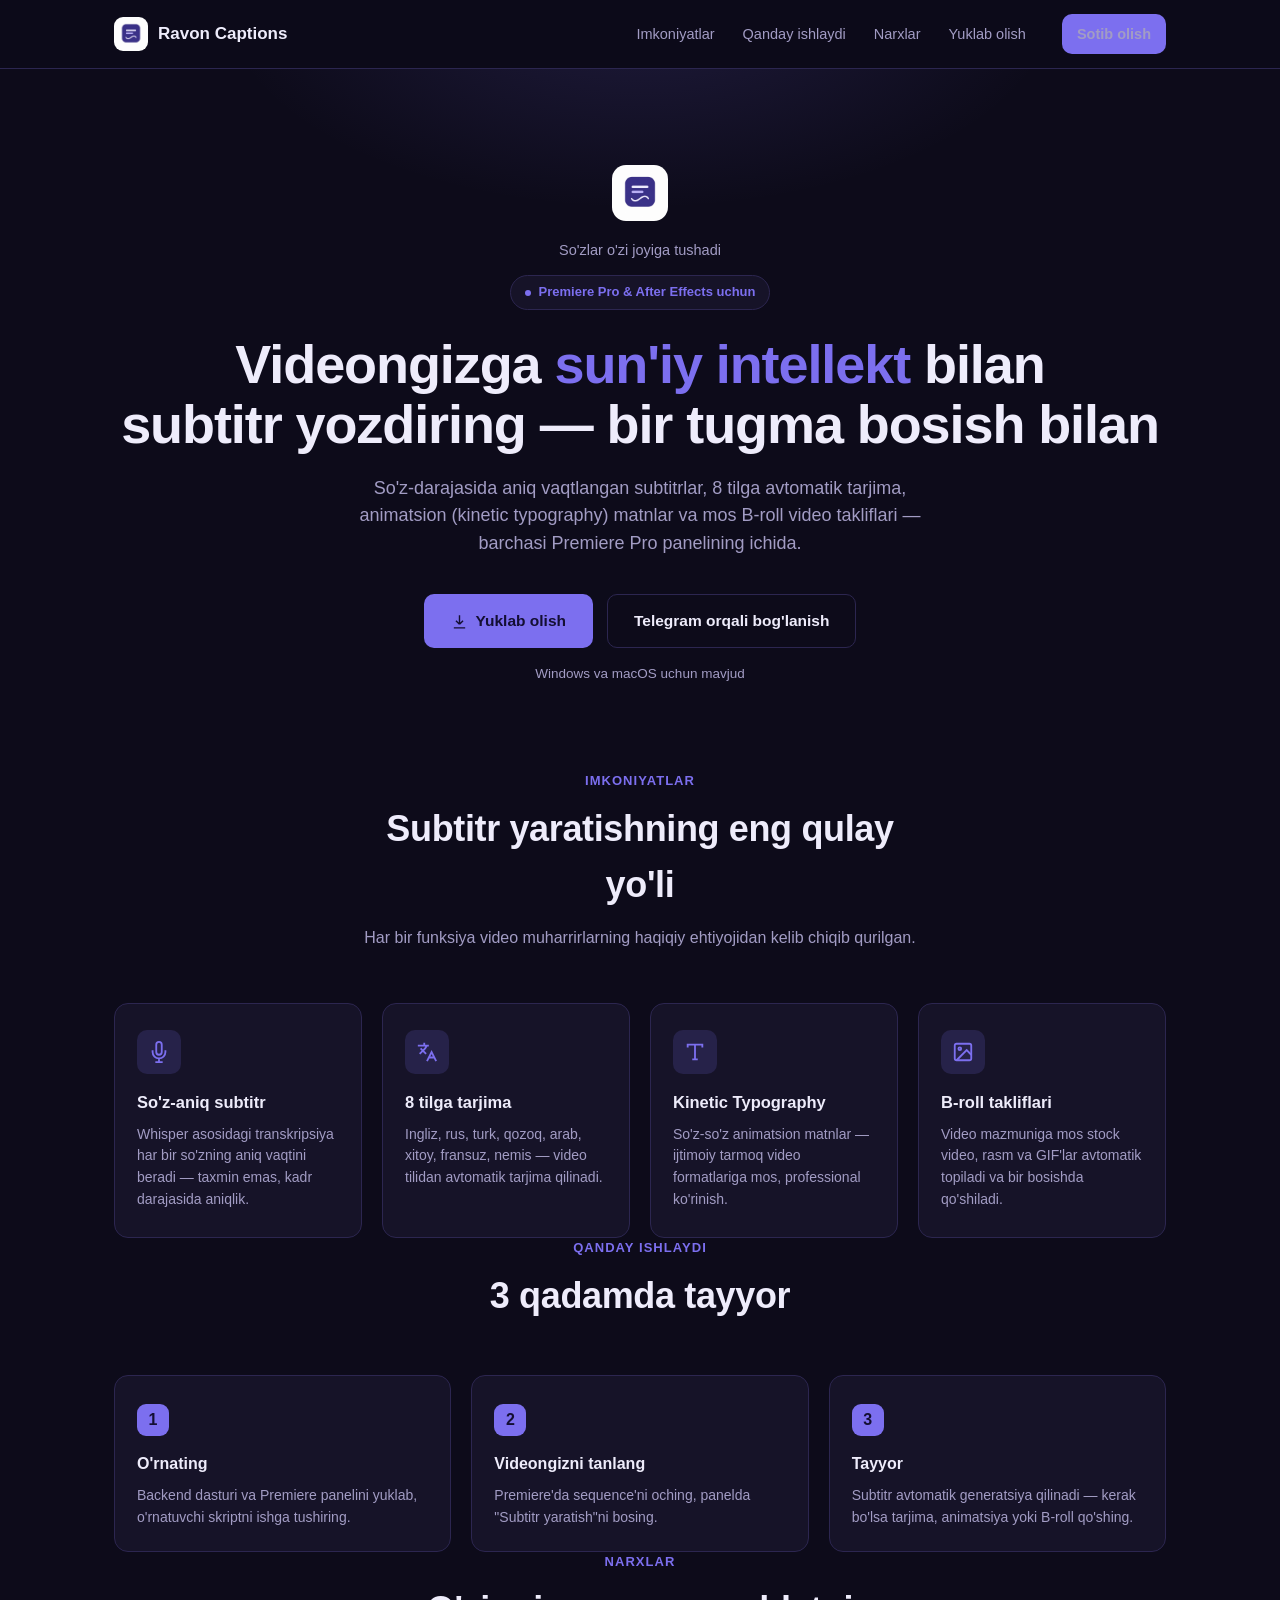
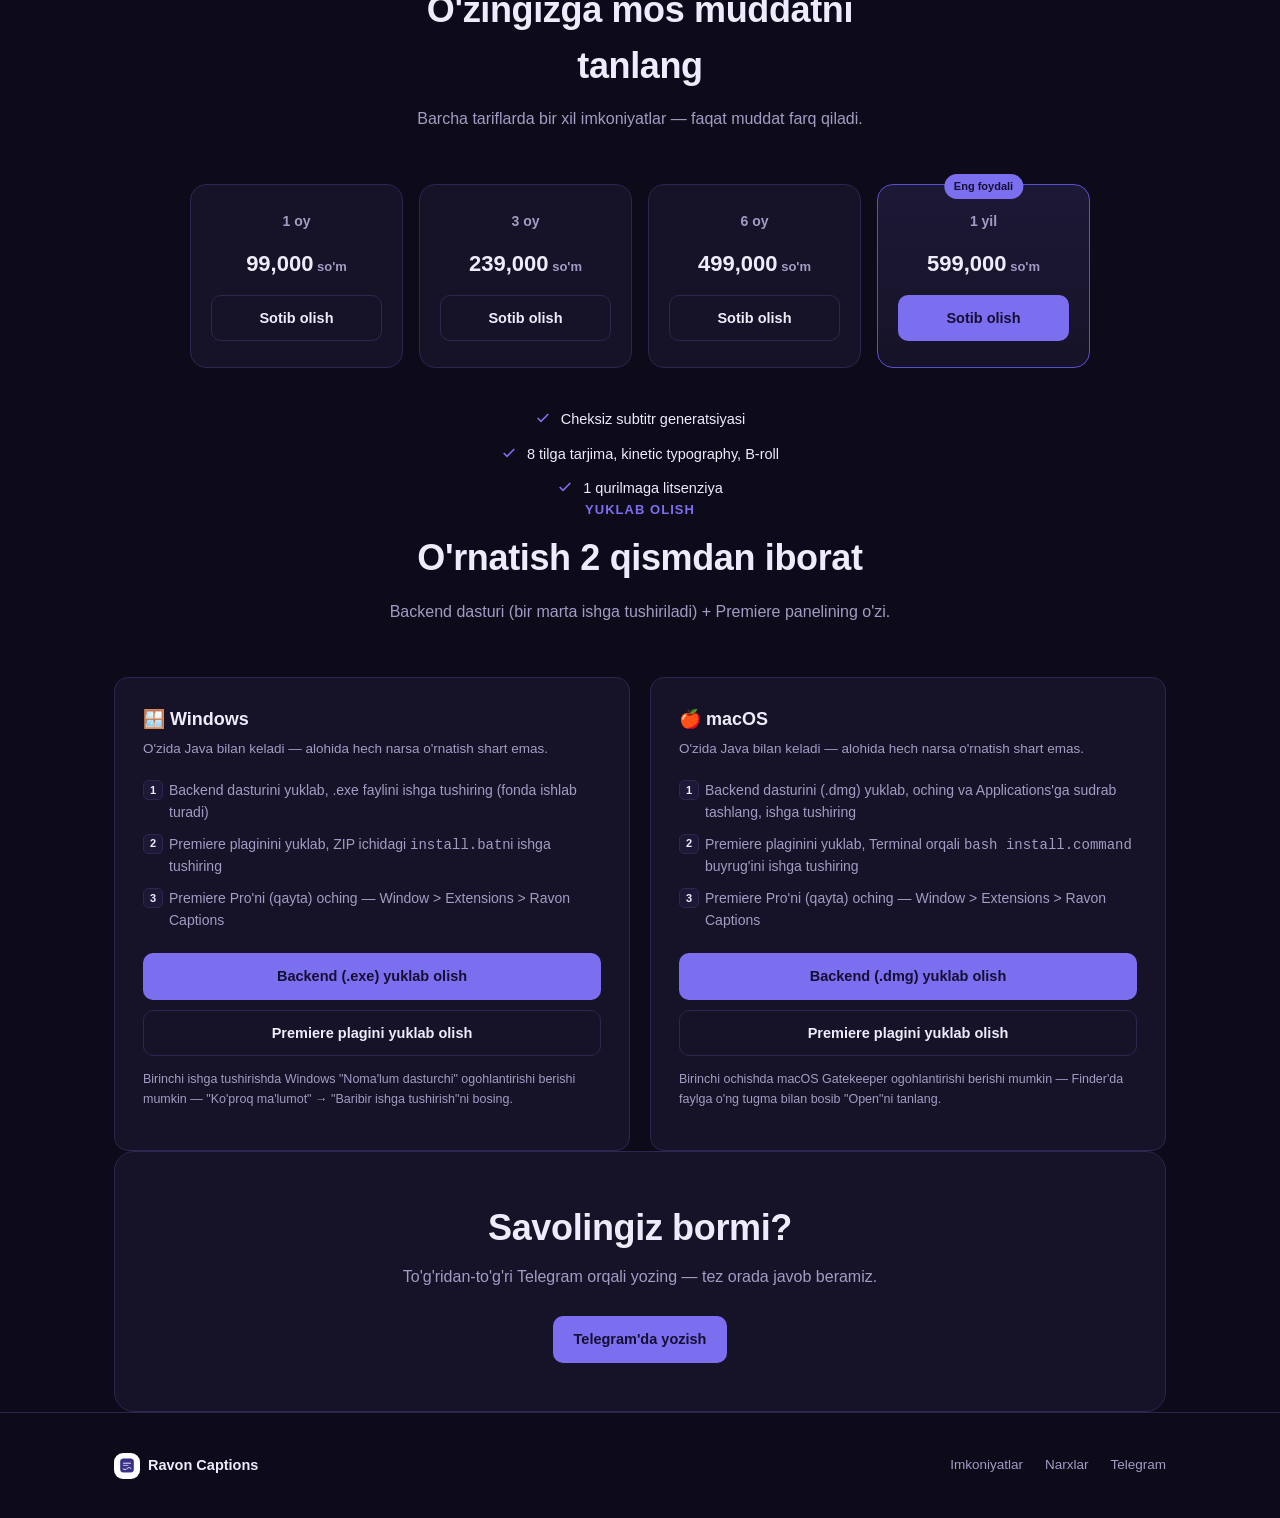
==== website/index.html @ 7aff099c "Rebrand website to Ravon Captions Renamed from the placeholder "Uzbek AI Captions" text branding to " ====
<!doctype html>
<html lang="uz">
<head>
<meta charset="UTF-8">
<meta name="viewport" content="width=device-width, initial-scale=1">
<title>Ravon Captions — Premiere Pro uchun AI subtitr generatori</title>
<meta name="description" content="Premiere Pro va After Effects uchun sun'iy intellekt subtitr generatori: so'z-aniq subtitrlar, 8 tilga tarjima, kinetic typography va B-roll takliflari.">
<link rel="icon" href="assets/logo.png">
<style>
  :root{
    --bg:#0d0b1a;
    --bg-elev:#161328;
    --bg-elev-2:#1c1836;
    --border:#2c2650;
    --text:#eeecfb;
    --text-dim:#a29cc4;
    --accent:#7c6fef;
    --accent-dim:#5b4fd1;
    --accent-soft:rgba(124,111,239,0.16);
    --radius:14px;
    --maxw:1100px;
  }
  *{box-sizing:border-box;}
  html{scroll-behavior:smooth;}
  body{
    margin:0;
    background:var(--bg);
    color:var(--text);
    font-family:-apple-system,BlinkMacSystemFont,"Segoe UI",Roboto,Helvetica,Arial,sans-serif;
    line-height:1.55;
    -webkit-font-smoothing:antialiased;
  }
  a{color:inherit;}
  .wrap{max-width:var(--maxw);margin:0 auto;padding:0 24px;}
  img,svg{display:block;max-width:100%;}

  /* ---------- nav ---------- */
  header{
    position:sticky;top:0;z-index:50;
    background:rgba(13,11,26,0.85);
    backdrop-filter:blur(10px);
    border-bottom:1px solid var(--border);
  }
  nav.wrap{display:flex;align-items:center;justify-content:space-between;height:68px;}
  .brand{display:flex;align-items:center;gap:10px;font-weight:700;font-size:17px;text-decoration:none;}
  .brand .logo-img{width:34px;height:34px;border-radius:9px;flex-shrink:0;}
  .navlinks{display:flex;align-items:center;gap:28px;}
  .navlinks a{font-size:14.5px;color:var(--text-dim);text-decoration:none;transition:color .15s;}
  .navlinks a:hover{color:var(--text);}
  .btn{
    display:inline-flex;align-items:center;justify-content:center;gap:8px;
    padding:11px 20px;border-radius:10px;font-weight:600;font-size:14.5px;
    text-decoration:none;border:1px solid transparent;cursor:pointer;
    transition:transform .15s, background .15s, border-color .15s;
    white-space:nowrap;
  }
  .btn:active{transform:scale(.97);}
  .btn-accent{background:var(--accent);color:#140f33;}
  .btn-accent:hover{background:#9184f3;}
  .btn-ghost{background:transparent;color:var(--text);border-color:var(--border);}
  .btn-ghost:hover{border-color:var(--accent-dim);}
  .btn-sm{padding:8px 14px;font-size:13.5px;}
  .navlinks .btn{margin-left:8px;}
  .navlinks-mobile-toggle{display:none;}

  @media (max-width:760px){
    .navlinks a:not(.btn){display:none;}
    .navlinks{gap:10px;}
  }

  /* ---------- hero ---------- */
  .hero{padding:96px 0 72px;text-align:center;position:relative;overflow:hidden;}
  .hero::before{
    content:"";position:absolute;inset:0;z-index:-1;
    background:radial-gradient(600px 300px at 50% -10%, var(--accent-soft), transparent 70%);
  }
  .tagline{color:var(--text-dim);font-size:14.5px;font-weight:500;margin-bottom:14px;}
  .eyebrow{
    display:inline-flex;align-items:center;gap:8px;
    padding:6px 14px;border-radius:999px;
    background:var(--bg-elev);border:1px solid var(--border);
    color:var(--accent);font-size:13px;font-weight:600;margin-bottom:24px;
  }
  .eyebrow .dot{width:6px;height:6px;border-radius:50%;background:var(--accent);}
  h1{font-size:clamp(32px,5vw,54px);line-height:1.12;font-weight:800;margin:0 0 20px;letter-spacing:-0.02em;}
  h1 span{color:var(--accent);}
  .hero p.sub{
    max-width:620px;margin:0 auto 36px;color:var(--text-dim);font-size:18px;
  }
  .hero-actions{display:flex;gap:14px;justify-content:center;flex-wrap:wrap;}
  .hero-actions .btn{padding:14px 26px;font-size:15.5px;}
  .platform-note{margin-top:16px;font-size:13.5px;color:var(--text-dim);}

  /* ---------- sections ---------- */
  section{padding:88px 0;}
  .section-head{text-align:center;max-width:560px;margin:0 auto 52px;}
  .kicker{color:var(--accent);font-weight:700;font-size:13px;text-transform:uppercase;letter-spacing:.08em;margin-bottom:10px;}
  h2{font-size:clamp(26px,3.4vw,36px);font-weight:800;margin:0 0 14px;letter-spacing:-0.01em;}
  .section-head p{color:var(--text-dim);font-size:16px;margin:0;}

  /* ---------- features ---------- */
  .features{display:grid;grid-template-columns:repeat(2,1fr);gap:20px;}
  @media (min-width:820px){.features{grid-template-columns:repeat(4,1fr);}}
  .feature-card{
    background:var(--bg-elev);border:1px solid var(--border);border-radius:var(--radius);
    padding:26px 22px;
  }
  .feature-icon{
    width:44px;height:44px;border-radius:10px;background:var(--accent-soft);
    display:flex;align-items:center;justify-content:center;margin-bottom:16px;color:var(--accent);
  }
  .feature-card h3{font-size:16.5px;margin:0 0 8px;font-weight:700;}
  .feature-card p{font-size:14px;color:var(--text-dim);margin:0;}

  /* ---------- how it works ---------- */
  .steps{display:grid;grid-template-columns:1fr;gap:20px;counter-reset:step;}
  @media (min-width:760px){.steps{grid-template-columns:repeat(3,1fr);}}
  .step{position:relative;padding:28px 22px 22px;background:var(--bg-elev);border:1px solid var(--border);border-radius:var(--radius);}
  .step .num{
    width:32px;height:32px;border-radius:9px;background:var(--accent);color:#140f33;
    display:flex;align-items:center;justify-content:center;font-weight:800;margin-bottom:16px;
  }
  .step h3{font-size:16px;margin:0 0 8px;font-weight:700;}
  .step p{font-size:14px;color:var(--text-dim);margin:0;}

  /* ---------- pricing ---------- */
  .pricing-card{
    max-width:420px;margin:0 auto;background:linear-gradient(180deg,var(--bg-elev-2),var(--bg-elev));
    border:1px solid var(--border);border-radius:20px;padding:40px 34px;text-align:center;
  }
  .price{font-size:38px;font-weight:800;margin:18px 0 6px;}
  .price small{font-size:15px;font-weight:600;color:var(--text-dim);}
  .pricing-card .badge{
    display:inline-block;padding:5px 12px;border-radius:999px;background:var(--accent-soft);
    color:var(--accent);font-size:12.5px;font-weight:700;margin-bottom:10px;
  }
  .plist{list-style:none;padding:0;margin:26px 0 30px;text-align:left;display:flex;flex-direction:column;gap:12px;}
  .plist li{display:flex;gap:10px;font-size:14.5px;color:var(--text);align-items:flex-start;}
  .plist li svg{flex-shrink:0;margin-top:2px;color:var(--accent);}
  .pricing-card .btn{width:100%;padding:14px;font-size:15px;}

  .pricing-grid{display:grid;grid-template-columns:repeat(2,1fr);gap:16px;max-width:900px;margin:0 auto;}
  @media (min-width:820px){.pricing-grid{grid-template-columns:repeat(4,1fr);}}
  .ptier{
    position:relative;background:var(--bg-elev);border:1px solid var(--border);border-radius:16px;
    padding:26px 20px;text-align:center;display:flex;flex-direction:column;gap:14px;
  }
  .ptier-best{border-color:var(--accent-dim);background:linear-gradient(180deg,var(--bg-elev-2),var(--bg-elev));}
  .ptier-badge{
    position:absolute;top:-11px;left:50%;transform:translateX(-50%);
    background:var(--accent);color:#140f33;font-size:11px;font-weight:800;
    padding:4px 10px;border-radius:999px;white-space:nowrap;
  }
  .ptier-name{font-size:14px;color:var(--text-dim);font-weight:600;}
  .ptier-price{font-size:22px;font-weight:800;}
  .ptier-price span{font-size:13px;font-weight:600;color:var(--text-dim);}
  .plist-center{max-width:520px;margin:40px auto 0;align-items:center;}
  .plist-center li{justify-content:center;}

  /* ---------- download ---------- */
  .dl-grid{display:grid;grid-template-columns:1fr;gap:20px;}
  @media (min-width:760px){.dl-grid{grid-template-columns:1fr 1fr;}}
  .dl-card{background:var(--bg-elev);border:1px solid var(--border);border-radius:var(--radius);padding:28px;}
  .dl-card h3{display:flex;align-items:center;gap:10px;font-size:18px;margin:0 0 6px;}
  .dl-card p.hint{color:var(--text-dim);font-size:13.5px;margin:0 0 20px;}
  .dl-steps{list-style:none;padding:0;margin:0 0 22px;counter-reset:dl;display:flex;flex-direction:column;gap:10px;}
  .dl-steps li{counter-increment:dl;font-size:14px;color:var(--text-dim);padding-left:26px;position:relative;}
  .dl-steps li::before{
    content:counter(dl);position:absolute;left:0;top:0;
    width:18px;height:18px;border-radius:5px;background:var(--bg-elev-2);border:1px solid var(--border);
    font-size:11px;font-weight:700;color:var(--text);display:flex;align-items:center;justify-content:center;
  }
  .dl-card .btn{width:100%;}
  .dl-note{font-size:12.5px;color:var(--text-dim);margin-top:14px;}

  /* ---------- footer ---------- */
  footer{border-top:1px solid var(--border);padding:40px 0;}
  .foot-row{display:flex;flex-wrap:wrap;gap:16px;align-items:center;justify-content:space-between;}
  footer .brand{font-size:14.5px;}
  .foot-links{display:flex;gap:22px;font-size:13.5px;color:var(--text-dim);}
  .foot-links a{text-decoration:none;}
  .foot-links a:hover{color:var(--text);}

  .cta-band{
    background:var(--bg-elev);border:1px solid var(--border);border-radius:20px;
    padding:48px 32px;text-align:center;
  }
  .cta-band h2{margin-bottom:10px;}
  .cta-band p{color:var(--text-dim);margin:0 0 26px;}
</style>
</head>
<body>

<header>
  <nav class="wrap">
    <a href="#" class="brand">
      <img src="assets/logo.png" alt="Ravon Captions" class="logo-img">
      Ravon Captions
    </a>
    <div class="navlinks">
      <a href="#imkoniyatlar">Imkoniyatlar</a>
      <a href="#qanday-ishlaydi">Qanday ishlaydi</a>
      <a href="#narxlar">Narxlar</a>
      <a href="#yuklab-olish">Yuklab olish</a>
      <a href="https://t.me/ravoncaptions_bot" class="btn btn-accent btn-sm" target="_blank" rel="noopener">Sotib olish</a>
    </div>
  </nav>
</header>

<main>

  <section class="hero wrap">
    <img src="assets/logo.png" alt="Ravon Captions" style="width:56px;height:56px;border-radius:14px;margin:0 auto 18px;">
    <div class="tagline">So'zlar o'zi joyiga tushadi</div>
    <div class="eyebrow"><span class="dot"></span> Premiere Pro &amp; After Effects uchun</div>
    <h1>Videongizga <span>sun'iy intellekt</span> bilan<br>subtitr yozdiring — bir tugma bosish bilan</h1>
    <p class="sub">So'z-darajasida aniq vaqtlangan subtitrlar, 8 tilga avtomatik tarjima, animatsion (kinetic typography) matnlar va mos B-roll video takliflari — barchasi Premiere Pro panelining ichida.</p>
    <div class="hero-actions">
      <a href="#yuklab-olish" class="btn btn-accent">
        <svg width="17" height="17" viewBox="0 0 24 24" fill="none" stroke="currentColor" stroke-width="2"><path d="M12 3v13m0 0l-5-5m5 5l5-5M4 21h16"/></svg>
        Yuklab olish
      </a>
      <a href="https://t.me/ravoncaptions_bot" class="btn btn-ghost" target="_blank" rel="noopener">Telegram orqali bog'lanish</a>
    </div>
    <p class="platform-note">Windows va macOS uchun mavjud</p>
  </section>

  <section id="imkoniyatlar" class="wrap">
    <div class="section-head">
      <div class="kicker">Imkoniyatlar</div>
      <h2>Subtitr yaratishning eng qulay yo'li</h2>
      <p>Har bir funksiya video muharrirlarning haqiqiy ehtiyojidan kelib chiqib qurilgan.</p>
    </div>
    <div class="features">
      <div class="feature-card">
        <div class="feature-icon">
          <svg width="22" height="22" viewBox="0 0 24 24" fill="none" stroke="currentColor" stroke-width="2"><path d="M12 1a3 3 0 00-3 3v8a3 3 0 006 0V4a3 3 0 00-3-3z"/><path d="M19 10v2a7 7 0 01-14 0v-2M12 19v4M8 23h8"/></svg>
        </div>
        <h3>So'z-aniq subtitr</h3>
        <p>Whisper asosidagi transkripsiya har bir so'zning aniq vaqtini beradi — taxmin emas, kadr darajasida aniqlik.</p>
      </div>
      <div class="feature-card">
        <div class="feature-icon">
          <svg width="22" height="22" viewBox="0 0 24 24" fill="none" stroke="currentColor" stroke-width="2"><path d="M5 8l6 6M4 14l6-6 2-3M2 5h12M9 2v3M22 22l-5-10-5 10M14 18h6"/></svg>
        </div>
        <h3>8 tilga tarjima</h3>
        <p>Ingliz, rus, turk, qozoq, arab, xitoy, fransuz, nemis — video tilidan avtomatik tarjima qilinadi.</p>
      </div>
      <div class="feature-card">
        <div class="feature-icon">
          <svg width="22" height="22" viewBox="0 0 24 24" fill="none" stroke="currentColor" stroke-width="2"><path d="M4 7V4h16v3M9 20h6M12 4v16"/></svg>
        </div>
        <h3>Kinetic Typography</h3>
        <p>So'z-so'z animatsion matnlar — ijtimoiy tarmoq video formatlariga mos, professional ko'rinish.</p>
      </div>
      <div class="feature-card">
        <div class="feature-icon">
          <svg width="22" height="22" viewBox="0 0 24 24" fill="none" stroke="currentColor" stroke-width="2"><rect x="3" y="3" width="18" height="18" rx="2"/><circle cx="8.5" cy="8.5" r="1.5"/><path d="M21 15l-5-5L5 21"/></svg>
        </div>
        <h3>B-roll takliflari</h3>
        <p>Video mazmuniga mos stock video, rasm va GIF'lar avtomatik topiladi va bir bosishda qo'shiladi.</p>
      </div>
    </div>
  </section>

  <section id="qanday-ishlaydi" class="wrap">
    <div class="section-head">
      <div class="kicker">Qanday ishlaydi</div>
      <h2>3 qadamda tayyor</h2>
    </div>
    <div class="steps">
      <div class="step">
        <div class="num">1</div>
        <h3>O'rnating</h3>
        <p>Backend dasturi va Premiere panelini yuklab, o'rnatuvchi skriptni ishga tushiring.</p>
      </div>
      <div class="step">
        <div class="num">2</div>
        <h3>Videongizni tanlang</h3>
        <p>Premiere'da sequence'ni oching, panelda "Subtitr yaratish"ni bosing.</p>
      </div>
      <div class="step">
        <div class="num">3</div>
        <h3>Tayyor</h3>
        <p>Subtitr avtomatik generatsiya qilinadi — kerak bo'lsa tarjima, animatsiya yoki B-roll qo'shing.</p>
      </div>
    </div>
  </section>

  <section id="narxlar" class="wrap">
    <div class="section-head">
      <div class="kicker">Narxlar</div>
      <h2>O'zingizga mos muddatni tanlang</h2>
      <p>Barcha tariflarda bir xil imkoniyatlar — faqat muddat farq qiladi.</p>
    </div>
    <div class="pricing-grid">
      <div class="ptier">
        <div class="ptier-name">1 oy</div>
        <div class="ptier-price">99,000<span> so'm</span></div>
        <a href="https://t.me/ravoncaptions_bot" class="btn btn-ghost" target="_blank" rel="noopener">Sotib olish</a>
      </div>
      <div class="ptier">
        <div class="ptier-name">3 oy</div>
        <div class="ptier-price">239,000<span> so'm</span></div>
        <a href="https://t.me/ravoncaptions_bot" class="btn btn-ghost" target="_blank" rel="noopener">Sotib olish</a>
      </div>
      <div class="ptier">
        <div class="ptier-name">6 oy</div>
        <div class="ptier-price">499,000<span> so'm</span></div>
        <a href="https://t.me/ravoncaptions_bot" class="btn btn-ghost" target="_blank" rel="noopener">Sotib olish</a>
      </div>
      <div class="ptier ptier-best">
        <div class="ptier-badge">Eng foydali</div>
        <div class="ptier-name">1 yil</div>
        <div class="ptier-price">599,000<span> so'm</span></div>
        <a href="https://t.me/ravoncaptions_bot" class="btn btn-accent" target="_blank" rel="noopener">Sotib olish</a>
      </div>
    </div>
    <ul class="plist plist-center">
      <li><svg width="16" height="16" viewBox="0 0 24 24" fill="none" stroke="currentColor" stroke-width="2.5"><path d="M20 6L9 17l-5-5"/></svg> Cheksiz subtitr generatsiyasi</li>
      <li><svg width="16" height="16" viewBox="0 0 24 24" fill="none" stroke="currentColor" stroke-width="2.5"><path d="M20 6L9 17l-5-5"/></svg> 8 tilga tarjima, kinetic typography, B-roll</li>
      <li><svg width="16" height="16" viewBox="0 0 24 24" fill="none" stroke="currentColor" stroke-width="2.5"><path d="M20 6L9 17l-5-5"/></svg> 1 qurilmaga litsenziya</li>
    </ul>
  </section>

  <section id="yuklab-olish" class="wrap">
    <div class="section-head">
      <div class="kicker">Yuklab olish</div>
      <h2>O'rnatish 2 qismdan iborat</h2>
      <p>Backend dasturi (bir marta ishga tushiriladi) + Premiere panelining o'zi.</p>
    </div>
    <div class="dl-grid">
      <div class="dl-card">
        <h3>🪟 Windows</h3>
        <p class="hint">O'zida Java bilan keladi — alohida hech narsa o'rnatish shart emas.</p>
        <ol class="dl-steps">
          <li>Backend dasturini yuklab, .exe faylini ishga tushiring (fonda ishlab turadi)</li>
          <li>Premiere plaginini yuklab, ZIP ichidagi <code>install.bat</code>ni ishga tushiring</li>
          <li>Premiere Pro'ni (qayta) oching — Window &gt; Extensions &gt; Ravon Captions</li>
        </ol>
        <a class="btn btn-accent" href="https://aitilmoch.duckdns.org/backend/windows">Backend (.exe) yuklab olish</a>
        <div style="height:10px"></div>
        <a class="btn btn-ghost" href="https://aitilmoch.duckdns.org/plugin/download">Premiere plagini yuklab olish</a>
        <p class="dl-note">Birinchi ishga tushirishda Windows "Noma'lum dasturchi" ogohlantirishi berishi mumkin — "Ko'proq ma'lumot" → "Baribir ishga tushirish"ni bosing.</p>
      </div>
      <div class="dl-card">
        <h3>🍎 macOS</h3>
        <p class="hint">O'zida Java bilan keladi — alohida hech narsa o'rnatish shart emas.</p>
        <ol class="dl-steps">
          <li>Backend dasturini (.dmg) yuklab, oching va Applications'ga sudrab tashlang, ishga tushiring</li>
          <li>Premiere plaginini yuklab, Terminal orqali <code>bash install.command</code> buyrug'ini ishga tushiring</li>
          <li>Premiere Pro'ni (qayta) oching — Window &gt; Extensions &gt; Ravon Captions</li>
        </ol>
        <a class="btn btn-accent" href="https://aitilmoch.duckdns.org/backend/mac">Backend (.dmg) yuklab olish</a>
        <div style="height:10px"></div>
        <a class="btn btn-ghost" href="https://aitilmoch.duckdns.org/plugin/download">Premiere plagini yuklab olish</a>
        <p class="dl-note">Birinchi ochishda macOS Gatekeeper ogohlantirishi berishi mumkin — Finder'da faylga o'ng tugma bilan bosib "Open"ni tanlang.</p>
      </div>
    </div>
  </section>

  <section class="wrap">
    <div class="cta-band">
      <h2>Savolingiz bormi?</h2>
      <p>To'g'ridan-to'g'ri Telegram orqali yozing — tez orada javob beramiz.</p>
      <a href="https://t.me/ravoncaptions_bot" class="btn btn-accent" target="_blank" rel="noopener" style="display:inline-flex;">Telegram'da yozish</a>
    </div>
  </section>

</main>

<footer>
  <div class="wrap foot-row">
    <a href="#" class="brand" style="display:flex;align-items:center;gap:8px;text-decoration:none;">
      <img src="assets/logo.png" alt="Ravon Captions" class="logo-img" style="width:26px;height:26px;">
      Ravon Captions
    </a>
    <div class="foot-links">
      <a href="#imkoniyatlar">Imkoniyatlar</a>
      <a href="#narxlar">Narxlar</a>
      <a href="https://t.me/ravoncaptions_bot" target="_blank" rel="noopener">Telegram</a>
    </div>
  </div>
</footer>

</body>
</html>
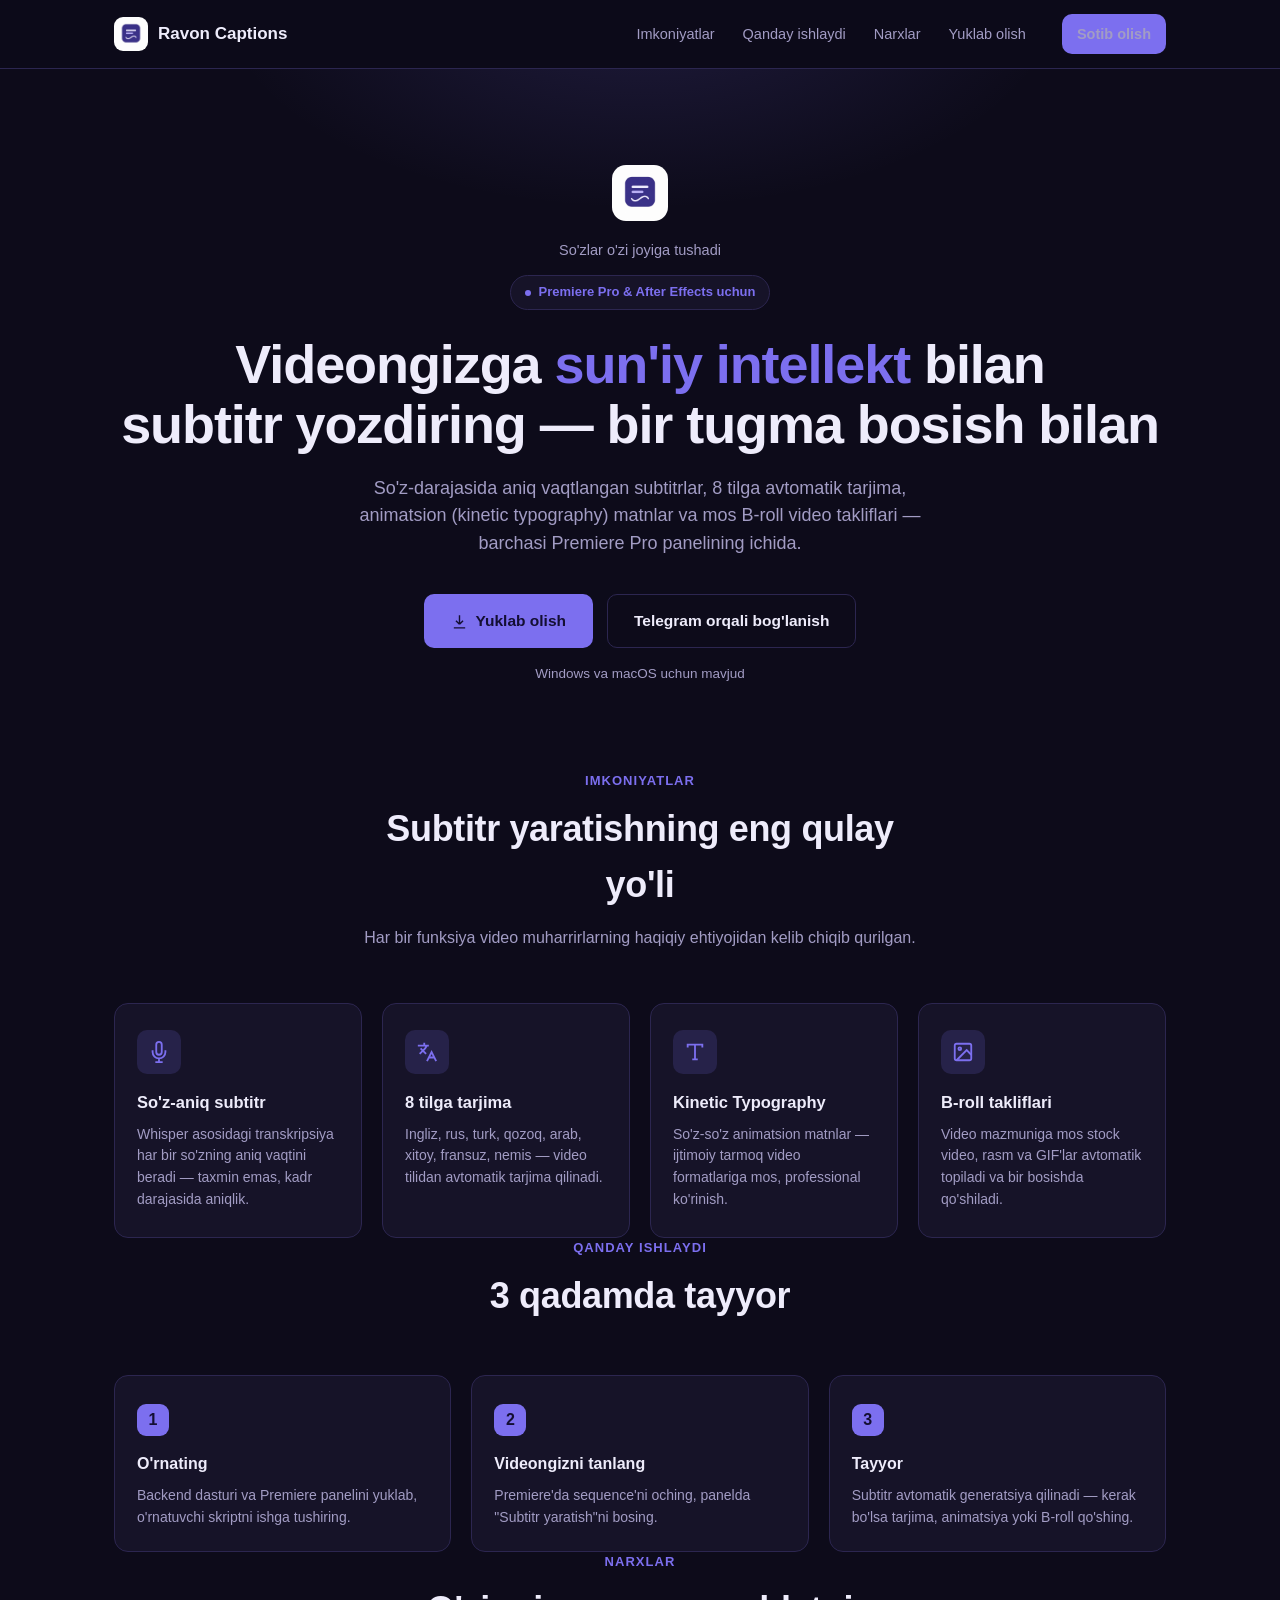
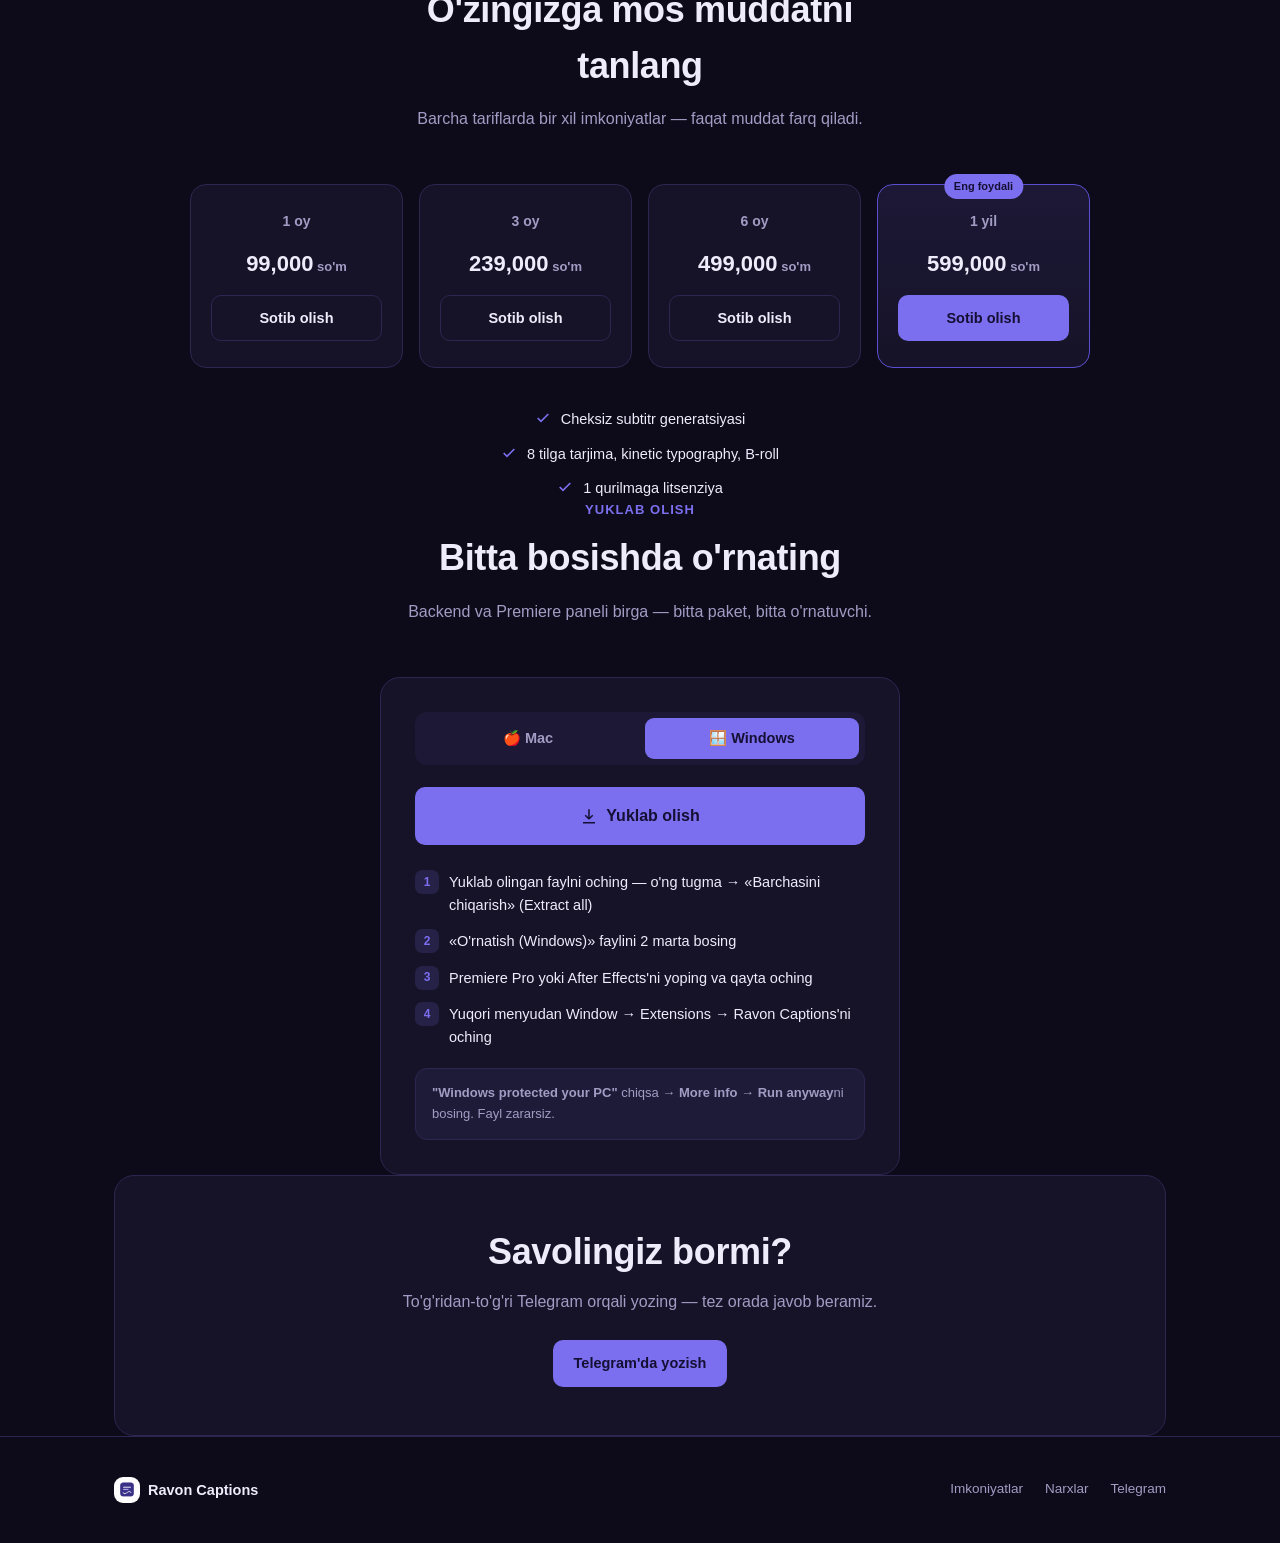
==== commit 0ac94ca1: "Combine plugin + backend into a single one-click installer Two separate downloads (backend app, then" ====
--- a/website/index.html
+++ b/website/index.html
@@ -173,6 +173,30 @@
   .dl-card .btn{width:100%;}
   .dl-note{font-size:12.5px;color:var(--text-dim);margin-top:14px;}
 
+  .install-card{
+    max-width:520px;margin:0 auto;background:var(--bg-elev);border:1px solid var(--border);
+    border-radius:20px;padding:34px;
+  }
+  .platform-toggle{display:flex;gap:10px;background:var(--bg-elev-2);border-radius:12px;padding:6px;margin-bottom:22px;}
+  .ptab{
+    flex:1;display:flex;align-items:center;justify-content:center;gap:8px;
+    padding:12px;border-radius:9px;border:none;background:transparent;color:var(--text-dim);
+    font-size:14.5px;font-weight:700;cursor:pointer;transition:background .15s,color .15s;font-family:inherit;
+  }
+  .ptab-active{background:var(--accent);color:#140f33;}
+  .install-btn{width:100%;padding:16px;font-size:16px;margin-bottom:26px;}
+  .install-steps{list-style:none;padding:0;margin:0 0 20px;counter-reset:ins;display:flex;flex-direction:column;gap:14px;}
+  .install-steps li{counter-increment:ins;font-size:14.5px;padding-left:34px;position:relative;}
+  .install-steps li::before{
+    content:counter(ins);position:absolute;left:0;top:-1px;
+    width:24px;height:24px;border-radius:7px;background:var(--accent-soft);color:var(--accent);
+    font-size:12px;font-weight:800;display:flex;align-items:center;justify-content:center;
+  }
+  .install-warn{
+    background:rgba(124,111,239,0.08);border:1px solid var(--border);border-radius:12px;
+    padding:14px 16px;font-size:13px;color:var(--text-dim);line-height:1.6;
+  }
+
   /* ---------- footer ---------- */
   footer{border-top:1px solid var(--border);padding:40px 0;}
   .foot-row{display:flex;flex-wrap:wrap;gap:16px;align-items:center;justify-content:space-between;}
@@ -326,38 +350,60 @@
   <section id="yuklab-olish" class="wrap">
     <div class="section-head">
       <div class="kicker">Yuklab olish</div>
-      <h2>O'rnatish 2 qismdan iborat</h2>
-      <p>Backend dasturi (bir marta ishga tushiriladi) + Premiere panelining o'zi.</p>
-    </div>
-    <div class="dl-grid">
-      <div class="dl-card">
-        <h3>🪟 Windows</h3>
-        <p class="hint">O'zida Java bilan keladi — alohida hech narsa o'rnatish shart emas.</p>
-        <ol class="dl-steps">
-          <li>Backend dasturini yuklab, .exe faylini ishga tushiring (fonda ishlab turadi)</li>
-          <li>Premiere plaginini yuklab, ZIP ichidagi <code>install.bat</code>ni ishga tushiring</li>
-          <li>Premiere Pro'ni (qayta) oching — Window &gt; Extensions &gt; Ravon Captions</li>
-        </ol>
-        <a class="btn btn-accent" href="https://aitilmoch.duckdns.org/backend/windows">Backend (.exe) yuklab olish</a>
-        <div style="height:10px"></div>
-        <a class="btn btn-ghost" href="https://aitilmoch.duckdns.org/plugin/download">Premiere plagini yuklab olish</a>
-        <p class="dl-note">Birinchi ishga tushirishda Windows "Noma'lum dasturchi" ogohlantirishi berishi mumkin — "Ko'proq ma'lumot" → "Baribir ishga tushirish"ni bosing.</p>
-      </div>
-      <div class="dl-card">
-        <h3>🍎 macOS</h3>
-        <p class="hint">O'zida Java bilan keladi — alohida hech narsa o'rnatish shart emas.</p>
-        <ol class="dl-steps">
-          <li>Backend dasturini (.dmg) yuklab, oching va Applications'ga sudrab tashlang, ishga tushiring</li>
-          <li>Premiere plaginini yuklab, Terminal orqali <code>bash install.command</code> buyrug'ini ishga tushiring</li>
-          <li>Premiere Pro'ni (qayta) oching — Window &gt; Extensions &gt; Ravon Captions</li>
-        </ol>
-        <a class="btn btn-accent" href="https://aitilmoch.duckdns.org/backend/mac">Backend (.dmg) yuklab olish</a>
-        <div style="height:10px"></div>
-        <a class="btn btn-ghost" href="https://aitilmoch.duckdns.org/plugin/download">Premiere plagini yuklab olish</a>
-        <p class="dl-note">Birinchi ochishda macOS Gatekeeper ogohlantirishi berishi mumkin — Finder'da faylga o'ng tugma bilan bosib "Open"ni tanlang.</p>
-      </div>
-    </div>
-  </section>
+      <h2>Bitta bosishda o'rnating</h2>
+      <p>Backend va Premiere paneli birga — bitta paket, bitta o'rnatuvchi.</p>
+    </div>
+    <div class="install-card">
+      <div class="platform-toggle">
+        <button type="button" class="ptab" data-platform="mac">🍎 Mac</button>
+        <button type="button" class="ptab ptab-active" data-platform="windows">🪟 Windows</button>
+      </div>
+      <a id="install-btn" class="btn btn-accent install-btn" href="https://aitilmoch.duckdns.org/download/windows">
+        <svg width="18" height="18" viewBox="0 0 24 24" fill="none" stroke="currentColor" stroke-width="2"><path d="M12 3v13m0 0l-5-5m5 5l5-5M4 21h16"/></svg>
+        Yuklab olish
+      </a>
+      <ol class="install-steps">
+        <li>Yuklab olingan faylni oching — o'ng tugma → «Barchasini chiqarish» (Extract all)</li>
+        <li id="install-step2">«O'rnatish (Windows)» faylini 2 marta bosing</li>
+        <li>Premiere Pro yoki After Effects'ni yoping va qayta oching</li>
+        <li>Yuqori menyudan Window → Extensions → Ravon Captions'ni oching</li>
+      </ol>
+      <div class="install-warn" id="install-warn">
+        <strong>"Windows protected your PC"</strong> chiqsa → <strong>More info</strong> → <strong>Run anyway</strong>ni bosing. Fayl zararsiz.
+      </div>
+    </div>
+  </section>
+
+  <script>
+    (function () {
+      var platforms = {
+        windows: {
+          url: 'https://aitilmoch.duckdns.org/download/windows',
+          step2: '«O\'rnatish (Windows)» faylini 2 marta bosing',
+          warn: '<strong>"Windows protected your PC"</strong> chiqsa → <strong>More info</strong> → <strong>Run anyway</strong>ni bosing. Fayl zararsiz.'
+        },
+        mac: {
+          url: 'https://aitilmoch.duckdns.org/download/mac',
+          step2: '«O\'rnatish (Mac)» faylini 2 marta bosing (yoki Terminal orqali <code>bash "O\'rnatish (Mac).command"</code>)',
+          warn: '<strong>"Noma\'lum dasturchi"</strong> ogohlantirishi chiqsa → faylga o\'ng tugma bilan bosib <strong>Open</strong>ni tanlang. Fayl zararsiz.'
+        }
+      };
+      var tabs = document.querySelectorAll('.ptab');
+      var btn = document.getElementById('install-btn');
+      var step2 = document.getElementById('install-step2');
+      var warn = document.getElementById('install-warn');
+      tabs.forEach(function (tab) {
+        tab.addEventListener('click', function () {
+          tabs.forEach(function (t) { t.classList.remove('ptab-active'); });
+          tab.classList.add('ptab-active');
+          var p = platforms[tab.dataset.platform];
+          btn.href = p.url;
+          step2.innerHTML = p.step2;
+          warn.innerHTML = p.warn;
+        });
+      });
+    })();
+  </script>
 
   <section class="wrap">
     <div class="cta-band">
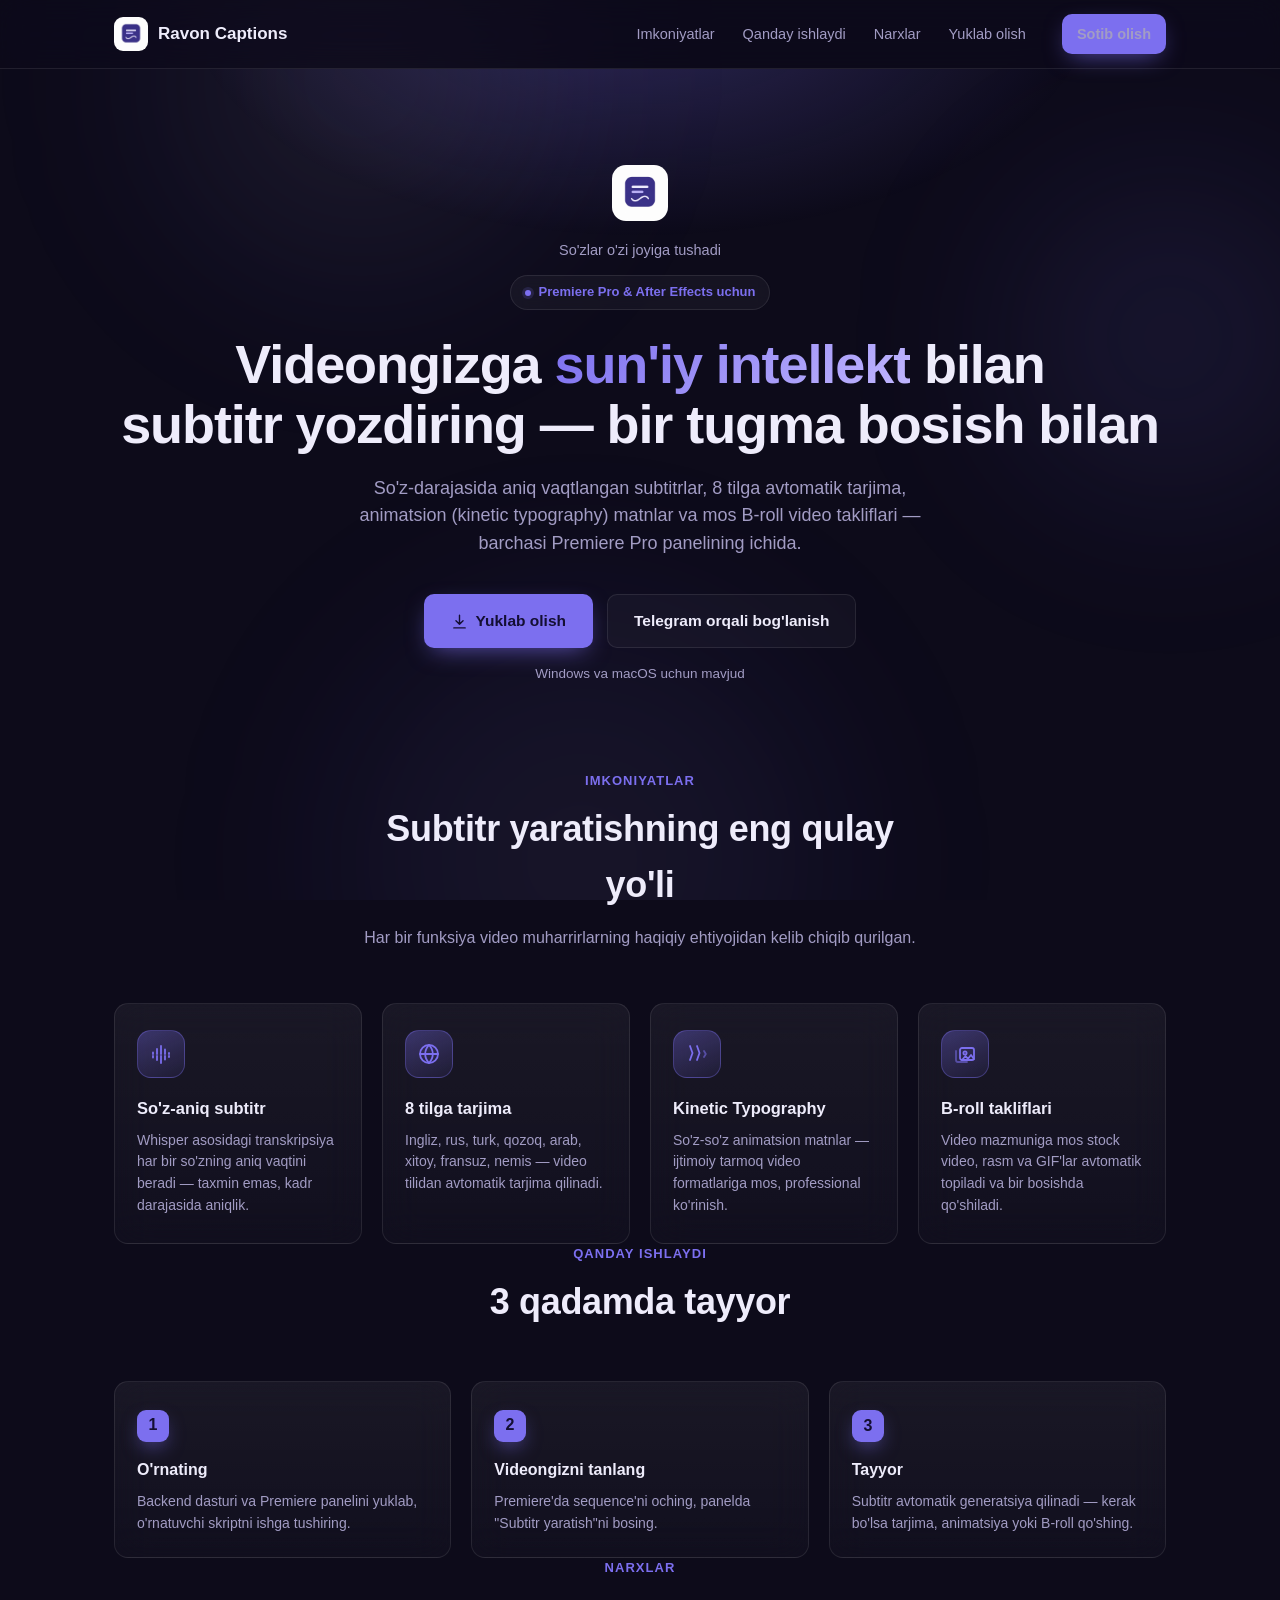
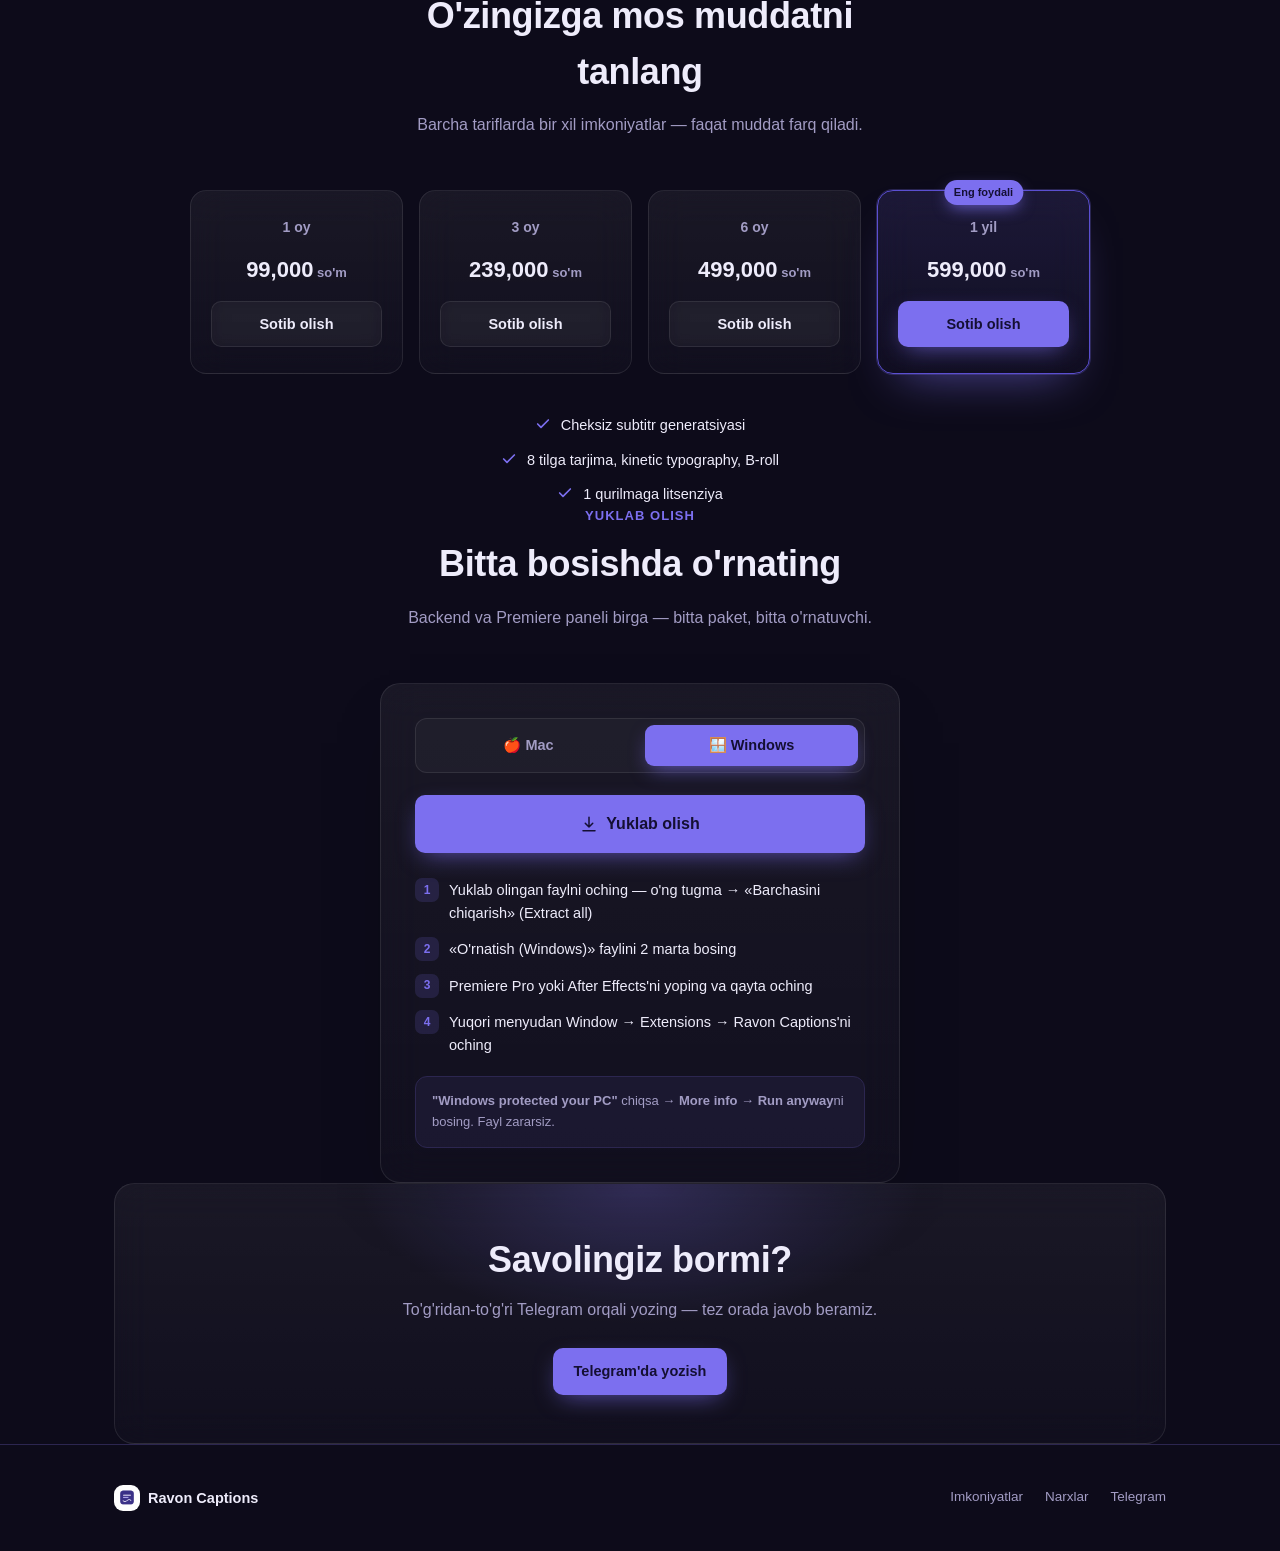
==== commit 2f2a46b1: "Premium redesign: motion, glass surfaces, refined icons - Ambient background: three soft blurred whi" ====
--- a/website/index.html
+++ b/website/index.html
@@ -17,8 +17,12 @@
     --accent:#7c6fef;
     --accent-dim:#5b4fd1;
     --accent-soft:rgba(124,111,239,0.16);
+    --glass:linear-gradient(180deg, rgba(255,255,255,0.055), rgba(255,255,255,0.018));
+    --glass-border:rgba(255,255,255,0.09);
+    --glass-hover-border:rgba(255,255,255,0.16);
     --radius:14px;
     --maxw:1100px;
+    --ease:cubic-bezier(.16,1,.3,1);
   }
   *{box-sizing:border-box;}
   html{scroll-behavior:smooth;}
@@ -29,36 +33,84 @@
     font-family:-apple-system,BlinkMacSystemFont,"Segoe UI",Roboto,Helvetica,Arial,sans-serif;
     line-height:1.55;
     -webkit-font-smoothing:antialiased;
+    position:relative;
+    overflow-x:hidden;
   }
   a{color:inherit;}
-  .wrap{max-width:var(--maxw);margin:0 auto;padding:0 24px;}
+  .wrap{max-width:var(--maxw);margin:0 auto;padding:0 24px;position:relative;}
   img,svg{display:block;max-width:100%;}
+  svg{stroke-linecap:round;stroke-linejoin:round;}
+
+  /* ---------- ambient background: soft white/lavender glow blobs mixed into the dark base ---------- */
+  .bg-blobs{position:fixed;inset:0;z-index:-3;overflow:hidden;pointer-events:none;}
+  .bg-blobs span{position:absolute;border-radius:50%;filter:blur(90px);opacity:.55;}
+  .bg-blobs .b1{
+    width:520px;height:520px;top:-180px;left:8%;
+    background:radial-gradient(circle,rgba(255,255,255,0.16),rgba(124,111,239,0.10) 55%,transparent 72%);
+    animation:drift1 22s ease-in-out infinite;
+  }
+  .bg-blobs .b2{
+    width:460px;height:460px;top:12%;right:-120px;
+    background:radial-gradient(circle,rgba(124,111,239,0.30),transparent 70%);
+    animation:drift2 26s ease-in-out infinite;
+  }
+  .bg-blobs .b3{
+    width:600px;height:600px;bottom:-260px;left:22%;
+    background:radial-gradient(circle,rgba(255,255,255,0.10),rgba(91,79,209,0.16) 50%,transparent 72%);
+    animation:drift1 30s ease-in-out infinite reverse;
+  }
+  @keyframes drift1{0%,100%{transform:translate(0,0) scale(1);}50%{transform:translate(40px,30px) scale(1.08);}}
+  @keyframes drift2{0%,100%{transform:translate(0,0) scale(1);}50%{transform:translate(-35px,40px) scale(1.06);}}
+  @media (prefers-reduced-motion:reduce){
+    .bg-blobs span{animation:none;}
+  }
+
+  /* ---------- scroll-reveal motion ---------- */
+  .reveal{opacity:0;transform:translateY(26px);transition:opacity .8s var(--ease),transform .8s var(--ease);}
+  .reveal.in-view{opacity:1;transform:translateY(0);}
+  @media (prefers-reduced-motion:reduce){
+    .reveal{opacity:1;transform:none;transition:none;}
+  }
 
   /* ---------- nav ---------- */
   header{
     position:sticky;top:0;z-index:50;
-    background:rgba(13,11,26,0.85);
-    backdrop-filter:blur(10px);
-    border-bottom:1px solid var(--border);
+    background:rgba(13,11,26,0.72);
+    backdrop-filter:blur(16px) saturate(140%);
+    -webkit-backdrop-filter:blur(16px) saturate(140%);
+    border-bottom:1px solid var(--glass-border);
+    transition:background .3s;
   }
   nav.wrap{display:flex;align-items:center;justify-content:space-between;height:68px;}
   .brand{display:flex;align-items:center;gap:10px;font-weight:700;font-size:17px;text-decoration:none;}
-  .brand .logo-img{width:34px;height:34px;border-radius:9px;flex-shrink:0;}
+  .brand .logo-img{width:34px;height:34px;border-radius:9px;flex-shrink:0;transition:transform .35s var(--ease);}
+  .brand:hover .logo-img{transform:rotate(-6deg) scale(1.06);}
   .navlinks{display:flex;align-items:center;gap:28px;}
-  .navlinks a{font-size:14.5px;color:var(--text-dim);text-decoration:none;transition:color .15s;}
+  .navlinks a{font-size:14.5px;color:var(--text-dim);text-decoration:none;transition:color .15s;position:relative;}
+  .navlinks a:not(.btn)::after{
+    content:"";position:absolute;left:0;bottom:-4px;width:0;height:1.5px;background:var(--accent);
+    transition:width .25s var(--ease);
+  }
+  .navlinks a:not(.btn):hover::after{width:100%;}
   .navlinks a:hover{color:var(--text);}
   .btn{
     display:inline-flex;align-items:center;justify-content:center;gap:8px;
     padding:11px 20px;border-radius:10px;font-weight:600;font-size:14.5px;
     text-decoration:none;border:1px solid transparent;cursor:pointer;
-    transition:transform .15s, background .15s, border-color .15s;
-    white-space:nowrap;
+    transition:transform .25s var(--ease), box-shadow .25s var(--ease), background .15s, border-color .15s;
+    white-space:nowrap;position:relative;overflow:hidden;isolation:isolate;
   }
   .btn:active{transform:scale(.97);}
-  .btn-accent{background:var(--accent);color:#140f33;}
-  .btn-accent:hover{background:#9184f3;}
-  .btn-ghost{background:transparent;color:var(--text);border-color:var(--border);}
-  .btn-ghost:hover{border-color:var(--accent-dim);}
+  .btn-accent{background:var(--accent);color:#140f33;box-shadow:0 8px 24px -8px rgba(124,111,239,0.7);}
+  .btn-accent:hover{background:#9184f3;transform:translateY(-2px);box-shadow:0 14px 32px -10px rgba(124,111,239,0.85);}
+  .btn-accent::after{
+    content:"";position:absolute;inset:0;z-index:1;
+    background:linear-gradient(115deg,transparent 30%,rgba(255,255,255,0.45) 48%,transparent 66%);
+    transform:translateX(-120%);
+  }
+  .btn-accent:hover::after{transform:translateX(120%);transition:transform .7s var(--ease);}
+  .btn-ghost{background:rgba(255,255,255,0.03);color:var(--text);border-color:var(--glass-border);backdrop-filter:blur(8px);}
+  .btn-ghost:hover{border-color:var(--accent-dim);background:rgba(124,111,239,0.08);transform:translateY(-2px);}
   .btn-sm{padding:8px 14px;font-size:13.5px;}
   .navlinks .btn{margin-left:8px;}
   .navlinks-mobile-toggle{display:none;}
@@ -72,18 +124,34 @@
   .hero{padding:96px 0 72px;text-align:center;position:relative;overflow:hidden;}
   .hero::before{
     content:"";position:absolute;inset:0;z-index:-1;
-    background:radial-gradient(600px 300px at 50% -10%, var(--accent-soft), transparent 70%);
-  }
+    background:radial-gradient(650px 340px at 50% -10%, rgba(124,111,239,0.28), transparent 70%);
+  }
+  @keyframes fadeUp{from{opacity:0;transform:translateY(22px);}to{opacity:1;transform:translateY(0);}}
+  .hero > *{animation:fadeUp .8s var(--ease) both;}
+  .hero > img{animation-delay:.02s;}
+  .hero > .tagline{animation-delay:.08s;}
+  .hero > .eyebrow{animation-delay:.14s;}
+  .hero > h1{animation-delay:.2s;}
+  .hero > .sub{animation-delay:.28s;}
+  .hero > .hero-actions{animation-delay:.36s;}
+  .hero > .platform-note{animation-delay:.44s;}
+  @media (prefers-reduced-motion:reduce){.hero > *{animation:none;}}
   .tagline{color:var(--text-dim);font-size:14.5px;font-weight:500;margin-bottom:14px;}
   .eyebrow{
     display:inline-flex;align-items:center;gap:8px;
     padding:6px 14px;border-radius:999px;
-    background:var(--bg-elev);border:1px solid var(--border);
+    background:rgba(255,255,255,0.04);border:1px solid var(--glass-border);backdrop-filter:blur(8px);
     color:var(--accent);font-size:13px;font-weight:600;margin-bottom:24px;
   }
-  .eyebrow .dot{width:6px;height:6px;border-radius:50%;background:var(--accent);}
+  .eyebrow .dot{width:6px;height:6px;border-radius:50%;background:var(--accent);box-shadow:0 0 0 3px var(--accent-soft);animation:pulseDot 2s ease-in-out infinite;}
+  @keyframes pulseDot{0%,100%{opacity:1;}50%{opacity:.4;}}
   h1{font-size:clamp(32px,5vw,54px);line-height:1.12;font-weight:800;margin:0 0 20px;letter-spacing:-0.02em;}
-  h1 span{color:var(--accent);}
+  h1 span{
+    background:linear-gradient(135deg,var(--accent),#c2b8ff 55%,var(--accent));
+    background-size:200% auto;-webkit-background-clip:text;background-clip:text;color:transparent;
+    animation:shineText 5s linear infinite;
+  }
+  @keyframes shineText{to{background-position:200% center;}}
   .hero p.sub{
     max-width:620px;margin:0 auto 36px;color:var(--text-dim);font-size:18px;
   }
@@ -102,23 +170,38 @@
   .features{display:grid;grid-template-columns:repeat(2,1fr);gap:20px;}
   @media (min-width:820px){.features{grid-template-columns:repeat(4,1fr);}}
   .feature-card{
-    background:var(--bg-elev);border:1px solid var(--border);border-radius:var(--radius);
-    padding:26px 22px;
+    background:var(--glass);border:1px solid var(--glass-border);border-radius:var(--radius);
+    padding:26px 22px;backdrop-filter:blur(18px);-webkit-backdrop-filter:blur(18px);
+    transition:transform .35s var(--ease),box-shadow .35s var(--ease),border-color .35s var(--ease);
+  }
+  .feature-card:hover{
+    transform:translateY(-6px);border-color:var(--glass-hover-border);
+    box-shadow:0 24px 48px -24px rgba(124,111,239,0.55);
   }
   .feature-icon{
-    width:44px;height:44px;border-radius:10px;background:var(--accent-soft);
-    display:flex;align-items:center;justify-content:center;margin-bottom:16px;color:var(--accent);
-  }
+    width:48px;height:48px;border-radius:14px;
+    background:linear-gradient(155deg,rgba(124,111,239,0.35),rgba(124,111,239,0.08));
+    border:1px solid rgba(124,111,239,0.35);
+    display:flex;align-items:center;justify-content:center;margin-bottom:18px;color:var(--accent);
+    transition:transform .35s var(--ease);
+  }
+  .feature-card:hover .feature-icon{transform:scale(1.08) rotate(-4deg);}
   .feature-card h3{font-size:16.5px;margin:0 0 8px;font-weight:700;}
   .feature-card p{font-size:14px;color:var(--text-dim);margin:0;}
 
   /* ---------- how it works ---------- */
   .steps{display:grid;grid-template-columns:1fr;gap:20px;counter-reset:step;}
   @media (min-width:760px){.steps{grid-template-columns:repeat(3,1fr);}}
-  .step{position:relative;padding:28px 22px 22px;background:var(--bg-elev);border:1px solid var(--border);border-radius:var(--radius);}
+  .step{
+    position:relative;padding:28px 22px 22px;background:var(--glass);border:1px solid var(--glass-border);
+    border-radius:var(--radius);backdrop-filter:blur(18px);-webkit-backdrop-filter:blur(18px);
+    transition:transform .35s var(--ease),box-shadow .35s var(--ease),border-color .35s var(--ease);
+  }
+  .step:hover{transform:translateY(-6px);border-color:var(--glass-hover-border);box-shadow:0 24px 48px -24px rgba(124,111,239,0.5);}
   .step .num{
     width:32px;height:32px;border-radius:9px;background:var(--accent);color:#140f33;
     display:flex;align-items:center;justify-content:center;font-weight:800;margin-bottom:16px;
+    box-shadow:0 8px 20px -6px rgba(124,111,239,0.7);
   }
   .step h3{font-size:16px;margin:0 0 8px;font-weight:700;}
   .step p{font-size:14px;color:var(--text-dim);margin:0;}
@@ -142,14 +225,22 @@
   .pricing-grid{display:grid;grid-template-columns:repeat(2,1fr);gap:16px;max-width:900px;margin:0 auto;}
   @media (min-width:820px){.pricing-grid{grid-template-columns:repeat(4,1fr);}}
   .ptier{
-    position:relative;background:var(--bg-elev);border:1px solid var(--border);border-radius:16px;
+    position:relative;background:var(--glass);border:1px solid var(--glass-border);border-radius:16px;
     padding:26px 20px;text-align:center;display:flex;flex-direction:column;gap:14px;
-  }
-  .ptier-best{border-color:var(--accent-dim);background:linear-gradient(180deg,var(--bg-elev-2),var(--bg-elev));}
+    backdrop-filter:blur(18px);-webkit-backdrop-filter:blur(18px);
+    transition:transform .35s var(--ease),box-shadow .35s var(--ease),border-color .35s var(--ease);
+  }
+  .ptier:hover{transform:translateY(-6px);border-color:var(--glass-hover-border);box-shadow:0 24px 48px -24px rgba(124,111,239,0.5);}
+  .ptier-best{
+    border-color:var(--accent-dim);
+    background:linear-gradient(180deg,rgba(124,111,239,0.14),rgba(124,111,239,0.04));
+    box-shadow:0 0 0 1px rgba(124,111,239,0.25),0 24px 48px -24px rgba(124,111,239,0.6);
+  }
   .ptier-badge{
     position:absolute;top:-11px;left:50%;transform:translateX(-50%);
     background:var(--accent);color:#140f33;font-size:11px;font-weight:800;
     padding:4px 10px;border-radius:999px;white-space:nowrap;
+    box-shadow:0 6px 16px -4px rgba(124,111,239,0.8);
   }
   .ptier-name{font-size:14px;color:var(--text-dim);font-weight:600;}
   .ptier-price{font-size:22px;font-weight:800;}
@@ -174,16 +265,17 @@
   .dl-note{font-size:12.5px;color:var(--text-dim);margin-top:14px;}
 
   .install-card{
-    max-width:520px;margin:0 auto;background:var(--bg-elev);border:1px solid var(--border);
-    border-radius:20px;padding:34px;
-  }
-  .platform-toggle{display:flex;gap:10px;background:var(--bg-elev-2);border-radius:12px;padding:6px;margin-bottom:22px;}
+    max-width:520px;margin:0 auto;background:var(--glass);border:1px solid var(--glass-border);
+    border-radius:20px;padding:34px;backdrop-filter:blur(20px);-webkit-backdrop-filter:blur(20px);
+    box-shadow:0 30px 60px -30px rgba(0,0,0,0.5);
+  }
+  .platform-toggle{display:flex;gap:10px;background:rgba(255,255,255,0.03);border:1px solid var(--glass-border);border-radius:12px;padding:6px;margin-bottom:22px;}
   .ptab{
     flex:1;display:flex;align-items:center;justify-content:center;gap:8px;
     padding:12px;border-radius:9px;border:none;background:transparent;color:var(--text-dim);
-    font-size:14.5px;font-weight:700;cursor:pointer;transition:background .15s,color .15s;font-family:inherit;
-  }
-  .ptab-active{background:var(--accent);color:#140f33;}
+    font-size:14.5px;font-weight:700;cursor:pointer;transition:background .25s var(--ease),color .25s,transform .25s var(--ease);font-family:inherit;
+  }
+  .ptab-active{background:var(--accent);color:#140f33;box-shadow:0 8px 20px -6px rgba(124,111,239,0.7);}
   .install-btn{width:100%;padding:16px;font-size:16px;margin-bottom:26px;}
   .install-steps{list-style:none;padding:0;margin:0 0 20px;counter-reset:ins;display:flex;flex-direction:column;gap:14px;}
   .install-steps li{counter-increment:ins;font-size:14.5px;padding-left:34px;position:relative;}
@@ -197,6 +289,19 @@
     padding:14px 16px;font-size:13px;color:var(--text-dim);line-height:1.6;
   }
 
+  /* ---------- stagger delays for grid reveal ---------- */
+  .features .feature-card:nth-child(1){transition-delay:.05s;}
+  .features .feature-card:nth-child(2){transition-delay:.12s;}
+  .features .feature-card:nth-child(3){transition-delay:.19s;}
+  .features .feature-card:nth-child(4){transition-delay:.26s;}
+  .steps .step:nth-child(1){transition-delay:.05s;}
+  .steps .step:nth-child(2){transition-delay:.14s;}
+  .steps .step:nth-child(3){transition-delay:.23s;}
+  .pricing-grid .ptier:nth-child(1){transition-delay:.05s;}
+  .pricing-grid .ptier:nth-child(2){transition-delay:.12s;}
+  .pricing-grid .ptier:nth-child(3){transition-delay:.19s;}
+  .pricing-grid .ptier:nth-child(4){transition-delay:.26s;}
+
   /* ---------- footer ---------- */
   footer{border-top:1px solid var(--border);padding:40px 0;}
   .foot-row{display:flex;flex-wrap:wrap;gap:16px;align-items:center;justify-content:space-between;}
@@ -206,14 +311,21 @@
   .foot-links a:hover{color:var(--text);}
 
   .cta-band{
-    background:var(--bg-elev);border:1px solid var(--border);border-radius:20px;
-    padding:48px 32px;text-align:center;
+    background:var(--glass);border:1px solid var(--glass-border);border-radius:20px;
+    padding:48px 32px;text-align:center;backdrop-filter:blur(18px);-webkit-backdrop-filter:blur(18px);
+    position:relative;overflow:hidden;
+  }
+  .cta-band::before{
+    content:"";position:absolute;inset:0;z-index:-1;
+    background:radial-gradient(400px 200px at 50% 0%,rgba(124,111,239,0.25),transparent 70%);
   }
   .cta-band h2{margin-bottom:10px;}
   .cta-band p{color:var(--text-dim);margin:0 0 26px;}
 </style>
 </head>
 <body>
+
+<div class="bg-blobs"><span class="b1"></span><span class="b2"></span><span class="b3"></span></div>
 
 <header>
   <nav class="wrap">
@@ -250,36 +362,36 @@
   </section>
 
   <section id="imkoniyatlar" class="wrap">
-    <div class="section-head">
+    <div class="section-head reveal">
       <div class="kicker">Imkoniyatlar</div>
       <h2>Subtitr yaratishning eng qulay yo'li</h2>
       <p>Har bir funksiya video muharrirlarning haqiqiy ehtiyojidan kelib chiqib qurilgan.</p>
     </div>
     <div class="features">
-      <div class="feature-card">
+      <div class="feature-card reveal">
         <div class="feature-icon">
-          <svg width="22" height="22" viewBox="0 0 24 24" fill="none" stroke="currentColor" stroke-width="2"><path d="M12 1a3 3 0 00-3 3v8a3 3 0 006 0V4a3 3 0 00-3-3z"/><path d="M19 10v2a7 7 0 01-14 0v-2M12 19v4M8 23h8"/></svg>
+          <svg width="24" height="24" viewBox="0 0 24 24" fill="none" stroke="currentColor" stroke-width="1.8" stroke-linecap="round" stroke-linejoin="round"><path d="M4 12v-1.5M8 12V7M12 12V4M16 12V7.5M20 12v-1"/><path d="M4 14v1.5M8 14v4M12 14v7M16 14v3.5M20 14v1"/></svg>
         </div>
         <h3>So'z-aniq subtitr</h3>
         <p>Whisper asosidagi transkripsiya har bir so'zning aniq vaqtini beradi — taxmin emas, kadr darajasida aniqlik.</p>
       </div>
-      <div class="feature-card">
+      <div class="feature-card reveal">
         <div class="feature-icon">
-          <svg width="22" height="22" viewBox="0 0 24 24" fill="none" stroke="currentColor" stroke-width="2"><path d="M5 8l6 6M4 14l6-6 2-3M2 5h12M9 2v3M22 22l-5-10-5 10M14 18h6"/></svg>
+          <svg width="24" height="24" viewBox="0 0 24 24" fill="none" stroke="currentColor" stroke-width="1.8" stroke-linecap="round" stroke-linejoin="round"><circle cx="12" cy="12" r="9"/><path d="M3 12h18M12 3c2.5 2.6 3.8 5.7 3.8 9s-1.3 6.4-3.8 9c-2.5-2.6-3.8-5.7-3.8-9S9.5 5.6 12 3z"/></svg>
         </div>
         <h3>8 tilga tarjima</h3>
         <p>Ingliz, rus, turk, qozoq, arab, xitoy, fransuz, nemis — video tilidan avtomatik tarjima qilinadi.</p>
       </div>
-      <div class="feature-card">
+      <div class="feature-card reveal">
         <div class="feature-icon">
-          <svg width="22" height="22" viewBox="0 0 24 24" fill="none" stroke="currentColor" stroke-width="2"><path d="M4 7V4h16v3M9 20h6M12 4v16"/></svg>
+          <svg width="24" height="24" viewBox="0 0 24 24" fill="none" stroke="currentColor" stroke-width="1.8" stroke-linecap="round" stroke-linejoin="round"><path d="M5 4l2.5 7L5 18M12 4l2.5 7L12 18"/><path d="M19 9l1.8 3L19 15" opacity=".55"/></svg>
         </div>
         <h3>Kinetic Typography</h3>
         <p>So'z-so'z animatsion matnlar — ijtimoiy tarmoq video formatlariga mos, professional ko'rinish.</p>
       </div>
-      <div class="feature-card">
+      <div class="feature-card reveal">
         <div class="feature-icon">
-          <svg width="22" height="22" viewBox="0 0 24 24" fill="none" stroke="currentColor" stroke-width="2"><rect x="3" y="3" width="18" height="18" rx="2"/><circle cx="8.5" cy="8.5" r="1.5"/><path d="M21 15l-5-5L5 21"/></svg>
+          <svg width="24" height="24" viewBox="0 0 24 24" fill="none" stroke="currentColor" stroke-width="1.8" stroke-linecap="round" stroke-linejoin="round"><rect x="7" y="6" width="14" height="12" rx="2"/><path d="M3 9v9a2 2 0 002 2h9" opacity=".55"/><circle cx="12" cy="11" r="1.6"/><path d="M9 18l3.5-4 2.5 2.8L18 13l3 4"/></svg>
         </div>
         <h3>B-roll takliflari</h3>
         <p>Video mazmuniga mos stock video, rasm va GIF'lar avtomatik topiladi va bir bosishda qo'shiladi.</p>
@@ -288,22 +400,22 @@
   </section>
 
   <section id="qanday-ishlaydi" class="wrap">
-    <div class="section-head">
+    <div class="section-head reveal">
       <div class="kicker">Qanday ishlaydi</div>
       <h2>3 qadamda tayyor</h2>
     </div>
     <div class="steps">
-      <div class="step">
+      <div class="step reveal">
         <div class="num">1</div>
         <h3>O'rnating</h3>
         <p>Backend dasturi va Premiere panelini yuklab, o'rnatuvchi skriptni ishga tushiring.</p>
       </div>
-      <div class="step">
+      <div class="step reveal">
         <div class="num">2</div>
         <h3>Videongizni tanlang</h3>
         <p>Premiere'da sequence'ni oching, panelda "Subtitr yaratish"ni bosing.</p>
       </div>
-      <div class="step">
+      <div class="step reveal">
         <div class="num">3</div>
         <h3>Tayyor</h3>
         <p>Subtitr avtomatik generatsiya qilinadi — kerak bo'lsa tarjima, animatsiya yoki B-roll qo'shing.</p>
@@ -312,28 +424,28 @@
   </section>
 
   <section id="narxlar" class="wrap">
-    <div class="section-head">
+    <div class="section-head reveal">
       <div class="kicker">Narxlar</div>
       <h2>O'zingizga mos muddatni tanlang</h2>
       <p>Barcha tariflarda bir xil imkoniyatlar — faqat muddat farq qiladi.</p>
     </div>
     <div class="pricing-grid">
-      <div class="ptier">
+      <div class="ptier reveal">
         <div class="ptier-name">1 oy</div>
         <div class="ptier-price">99,000<span> so'm</span></div>
         <a href="https://t.me/ravoncaptions_bot" class="btn btn-ghost" target="_blank" rel="noopener">Sotib olish</a>
       </div>
-      <div class="ptier">
+      <div class="ptier reveal">
         <div class="ptier-name">3 oy</div>
         <div class="ptier-price">239,000<span> so'm</span></div>
         <a href="https://t.me/ravoncaptions_bot" class="btn btn-ghost" target="_blank" rel="noopener">Sotib olish</a>
       </div>
-      <div class="ptier">
+      <div class="ptier reveal">
         <div class="ptier-name">6 oy</div>
         <div class="ptier-price">499,000<span> so'm</span></div>
         <a href="https://t.me/ravoncaptions_bot" class="btn btn-ghost" target="_blank" rel="noopener">Sotib olish</a>
       </div>
-      <div class="ptier ptier-best">
+      <div class="ptier ptier-best reveal">
         <div class="ptier-badge">Eng foydali</div>
         <div class="ptier-name">1 yil</div>
         <div class="ptier-price">599,000<span> so'm</span></div>
@@ -348,12 +460,12 @@
   </section>
 
   <section id="yuklab-olish" class="wrap">
-    <div class="section-head">
+    <div class="section-head reveal">
       <div class="kicker">Yuklab olish</div>
       <h2>Bitta bosishda o'rnating</h2>
       <p>Backend va Premiere paneli birga — bitta paket, bitta o'rnatuvchi.</p>
     </div>
-    <div class="install-card">
+    <div class="install-card reveal">
       <div class="platform-toggle">
         <button type="button" class="ptab" data-platform="mac">🍎 Mac</button>
         <button type="button" class="ptab ptab-active" data-platform="windows">🪟 Windows</button>
@@ -374,39 +486,8 @@
     </div>
   </section>
 
-  <script>
-    (function () {
-      var platforms = {
-        windows: {
-          url: 'https://aitilmoch.duckdns.org/download/windows',
-          step2: '«O\'rnatish (Windows)» faylini 2 marta bosing',
-          warn: '<strong>"Windows protected your PC"</strong> chiqsa → <strong>More info</strong> → <strong>Run anyway</strong>ni bosing. Fayl zararsiz.'
-        },
-        mac: {
-          url: 'https://aitilmoch.duckdns.org/download/mac',
-          step2: '«O\'rnatish (Mac)» faylini 2 marta bosing (yoki Terminal orqali <code>bash "O\'rnatish (Mac).command"</code>)',
-          warn: '<strong>"Noma\'lum dasturchi"</strong> ogohlantirishi chiqsa → faylga o\'ng tugma bilan bosib <strong>Open</strong>ni tanlang. Fayl zararsiz.'
-        }
-      };
-      var tabs = document.querySelectorAll('.ptab');
-      var btn = document.getElementById('install-btn');
-      var step2 = document.getElementById('install-step2');
-      var warn = document.getElementById('install-warn');
-      tabs.forEach(function (tab) {
-        tab.addEventListener('click', function () {
-          tabs.forEach(function (t) { t.classList.remove('ptab-active'); });
-          tab.classList.add('ptab-active');
-          var p = platforms[tab.dataset.platform];
-          btn.href = p.url;
-          step2.innerHTML = p.step2;
-          warn.innerHTML = p.warn;
-        });
-      });
-    })();
-  </script>
-
   <section class="wrap">
-    <div class="cta-band">
+    <div class="cta-band reveal">
       <h2>Savolingiz bormi?</h2>
       <p>To'g'ridan-to'g'ri Telegram orqali yozing — tez orada javob beramiz.</p>
       <a href="https://t.me/ravoncaptions_bot" class="btn btn-accent" target="_blank" rel="noopener" style="display:inline-flex;">Telegram'da yozish</a>
@@ -414,6 +495,55 @@
   </section>
 
 </main>
+
+<script>
+  (function () {
+    var platforms = {
+      windows: {
+        url: 'https://aitilmoch.duckdns.org/download/windows',
+        step2: '«O\'rnatish (Windows)» faylini 2 marta bosing',
+        warn: '<strong>"Windows protected your PC"</strong> chiqsa → <strong>More info</strong> → <strong>Run anyway</strong>ni bosing. Fayl zararsiz.'
+      },
+      mac: {
+        url: 'https://aitilmoch.duckdns.org/download/mac',
+        step2: '«O\'rnatish (Mac)» faylini 2 marta bosing (yoki Terminal orqali <code>bash "O\'rnatish (Mac).command"</code>)',
+        warn: '<strong>"Noma\'lum dasturchi"</strong> ogohlantirishi chiqsa → faylga o\'ng tugma bilan bosib <strong>Open</strong>ni tanlang. Fayl zararsiz.'
+      }
+    };
+    var tabs = document.querySelectorAll('.ptab');
+    var btn = document.getElementById('install-btn');
+    var step2 = document.getElementById('install-step2');
+    var warn = document.getElementById('install-warn');
+    tabs.forEach(function (tab) {
+      tab.addEventListener('click', function () {
+        tabs.forEach(function (t) { t.classList.remove('ptab-active'); });
+        tab.classList.add('ptab-active');
+        var p = platforms[tab.dataset.platform];
+        btn.href = p.url;
+        step2.innerHTML = p.step2;
+        warn.innerHTML = p.warn;
+      });
+    });
+  })();
+</script>
+
+<script>
+  (function () {
+    if (!('IntersectionObserver' in window)) {
+      document.querySelectorAll('.reveal').forEach(function (el) { el.classList.add('in-view'); });
+      return;
+    }
+    var io = new IntersectionObserver(function (entries) {
+      entries.forEach(function (entry) {
+        if (entry.isIntersecting) {
+          entry.target.classList.add('in-view');
+          io.unobserve(entry.target);
+        }
+      });
+    }, { threshold: 0.15, rootMargin: '0px 0px -40px 0px' });
+    document.querySelectorAll('.reveal').forEach(function (el) { io.observe(el); });
+  })();
+</script>
 
 <footer>
   <div class="wrap foot-row">
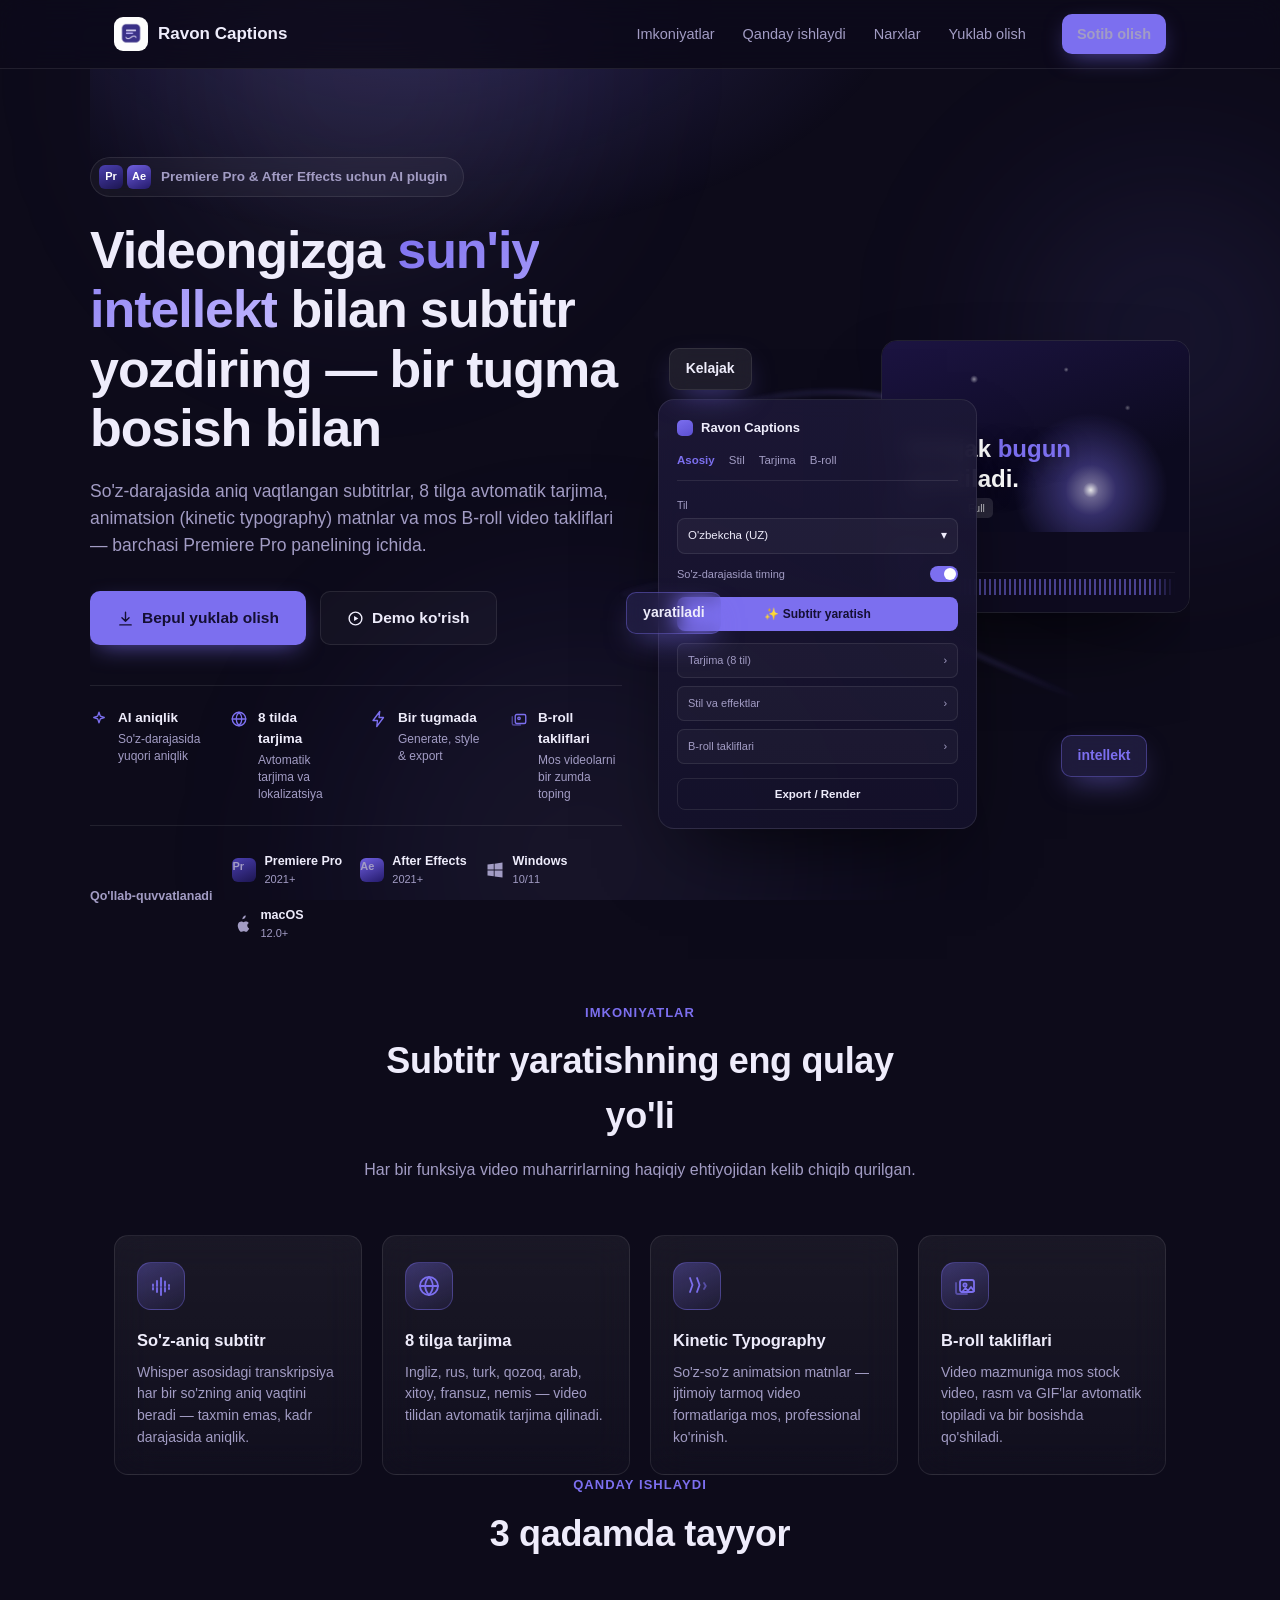
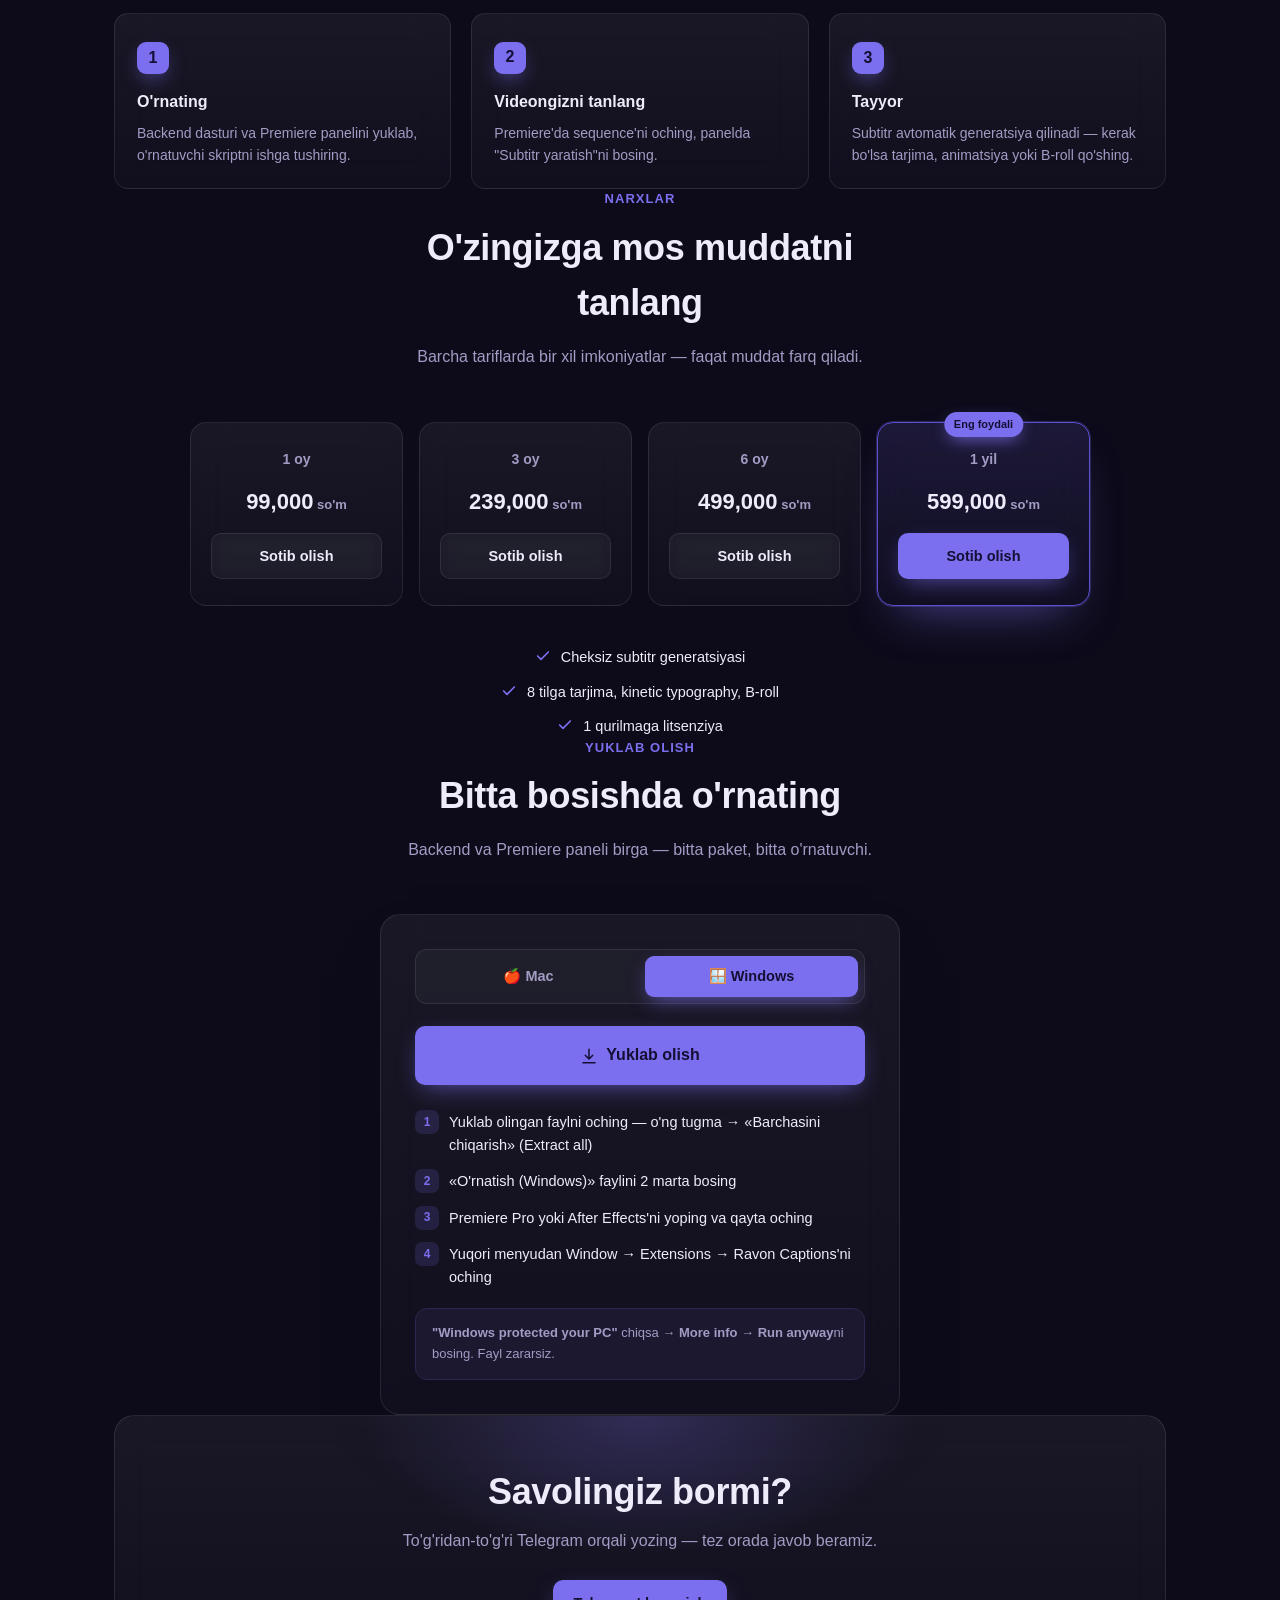
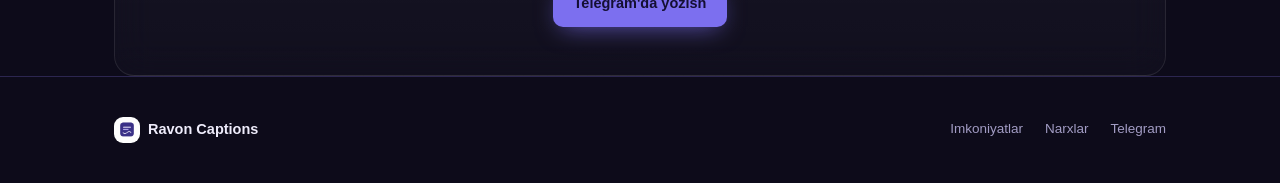
==== commit 4ea8d6b8: "Rebuild hero as a two-column premium layout with panel/video mockups Replaces the centered single-co" ====
--- a/website/index.html
+++ b/website/index.html
@@ -121,43 +121,173 @@
   }
 
   /* ---------- hero ---------- */
-  .hero{padding:96px 0 72px;text-align:center;position:relative;overflow:hidden;}
-  .hero::before{
+  .hero-section{padding:88px 0 60px;position:relative;overflow:hidden;}
+  .hero-section::before{
     content:"";position:absolute;inset:0;z-index:-1;
-    background:radial-gradient(650px 340px at 50% -10%, rgba(124,111,239,0.28), transparent 70%);
-  }
+    background:radial-gradient(700px 380px at 30% -10%, rgba(124,111,239,0.26), transparent 70%);
+  }
+  .hero-grid{display:grid;grid-template-columns:1fr;gap:56px;align-items:center;}
+  @media (min-width:960px){.hero-grid{grid-template-columns:1fr 1fr;gap:36px;}}
+  .hero-left{text-align:center;}
+  @media (min-width:960px){.hero-left{text-align:left;}}
+
   @keyframes fadeUp{from{opacity:0;transform:translateY(22px);}to{opacity:1;transform:translateY(0);}}
-  .hero > *{animation:fadeUp .8s var(--ease) both;}
-  .hero > img{animation-delay:.02s;}
-  .hero > .tagline{animation-delay:.08s;}
-  .hero > .eyebrow{animation-delay:.14s;}
-  .hero > h1{animation-delay:.2s;}
-  .hero > .sub{animation-delay:.28s;}
-  .hero > .hero-actions{animation-delay:.36s;}
-  .hero > .platform-note{animation-delay:.44s;}
-  @media (prefers-reduced-motion:reduce){.hero > *{animation:none;}}
-  .tagline{color:var(--text-dim);font-size:14.5px;font-weight:500;margin-bottom:14px;}
-  .eyebrow{
-    display:inline-flex;align-items:center;gap:8px;
-    padding:6px 14px;border-radius:999px;
+  .hero-left > *{animation:fadeUp .8s var(--ease) both;}
+  .hero-left > .hero-badge{animation-delay:.04s;}
+  .hero-left > h1{animation-delay:.12s;}
+  .hero-left > .sub{animation-delay:.2s;}
+  .hero-left > .hero-actions{animation-delay:.28s;}
+  .hero-left > .hero-strip{animation-delay:.36s;}
+  .hero-left > .hero-support{animation-delay:.44s;}
+  .hero-visual{animation:fadeUp 1s var(--ease) .2s both;}
+  @media (prefers-reduced-motion:reduce){.hero-left > *,.hero-visual{animation:none;}}
+
+  .app-badge{
+    display:inline-flex;align-items:center;justify-content:center;
+    width:24px;height:24px;border-radius:6px;font-size:11px;font-weight:800;color:#fff;flex-shrink:0;
+  }
+  .app-badge.pr{background:linear-gradient(155deg,#4a3fb0,#1c1550);}
+  .app-badge.ae{background:linear-gradient(155deg,#6f5fe0,#241a6b);}
+
+  .hero-badge{
+    display:inline-flex;align-items:center;gap:10px;
+    padding:7px 16px 7px 8px;border-radius:999px;
     background:rgba(255,255,255,0.04);border:1px solid var(--glass-border);backdrop-filter:blur(8px);
-    color:var(--accent);font-size:13px;font-weight:600;margin-bottom:24px;
-  }
-  .eyebrow .dot{width:6px;height:6px;border-radius:50%;background:var(--accent);box-shadow:0 0 0 3px var(--accent-soft);animation:pulseDot 2s ease-in-out infinite;}
-  @keyframes pulseDot{0%,100%{opacity:1;}50%{opacity:.4;}}
-  h1{font-size:clamp(32px,5vw,54px);line-height:1.12;font-weight:800;margin:0 0 20px;letter-spacing:-0.02em;}
+    color:var(--text-dim);font-size:13.5px;font-weight:600;margin-bottom:24px;
+  }
+  .hero-badge .badges{display:flex;gap:4px;}
+
+  h1{font-size:clamp(32px,4.6vw,52px);line-height:1.14;font-weight:800;margin:0 0 20px;letter-spacing:-0.02em;}
   h1 span{
     background:linear-gradient(135deg,var(--accent),#c2b8ff 55%,var(--accent));
     background-size:200% auto;-webkit-background-clip:text;background-clip:text;color:transparent;
     animation:shineText 5s linear infinite;
   }
   @keyframes shineText{to{background-position:200% center;}}
-  .hero p.sub{
-    max-width:620px;margin:0 auto 36px;color:var(--text-dim);font-size:18px;
-  }
-  .hero-actions{display:flex;gap:14px;justify-content:center;flex-wrap:wrap;}
+  .hero-left .sub{
+    max-width:560px;margin:0 auto 32px;color:var(--text-dim);font-size:17.5px;
+  }
+  @media (min-width:960px){.hero-left .sub{margin:0 0 32px;}}
+  .hero-actions{display:flex;gap:14px;justify-content:center;flex-wrap:wrap;margin-bottom:40px;}
+  @media (min-width:960px){.hero-actions{justify-content:flex-start;}}
   .hero-actions .btn{padding:14px 26px;font-size:15.5px;}
-  .platform-note{margin-top:16px;font-size:13.5px;color:var(--text-dim);}
+
+  .hero-strip{
+    display:grid;grid-template-columns:repeat(2,1fr);gap:18px 28px;
+    padding:22px 0;border-top:1px solid var(--glass-border);border-bottom:1px solid var(--glass-border);
+    margin-bottom:26px;
+  }
+  @media (min-width:640px){.hero-strip{grid-template-columns:repeat(4,1fr);}}
+  .strip-item{display:flex;align-items:flex-start;gap:10px;text-align:left;}
+  .strip-item svg{color:var(--accent);flex-shrink:0;margin-top:2px;}
+  .strip-item strong{display:block;font-size:13.5px;font-weight:700;}
+  .strip-item span{display:block;font-size:12px;color:var(--text-dim);margin-top:2px;line-height:1.4;}
+
+  .hero-support{display:flex;flex-direction:column;gap:12px;}
+  @media (min-width:640px){.hero-support{flex-direction:row;align-items:center;gap:20px;}}
+  .support-label{font-size:12.5px;color:var(--text-dim);font-weight:600;white-space:nowrap;}
+  .support-badges{display:flex;flex-wrap:wrap;gap:18px;justify-content:center;}
+  @media (min-width:960px){.support-badges{justify-content:flex-start;}}
+  .support-item{display:flex;align-items:center;gap:8px;}
+  .support-item svg{color:var(--text-dim);}
+  .support-item strong{display:block;font-size:12.5px;font-weight:700;}
+  .support-item span{display:block;font-size:11px;color:var(--text-dim);}
+
+  /* ---------- hero visual: panel + video mockups, floating chips, glow swoosh ---------- */
+  .hero-visual{position:relative;min-height:420px;pointer-events:none;}
+  .hero-visual .swoosh{position:absolute;inset:-10% -10%;width:120%;height:120%;z-index:0;opacity:.8;pointer-events:none;}
+  @keyframes floatChip{0%,100%{transform:translateY(0) rotate(var(--rot,0deg));}50%{transform:translateY(-10px) rotate(var(--rot,0deg));}}
+  .chip{
+    position:absolute;z-index:3;padding:9px 16px;border-radius:10px;font-weight:700;font-size:14px;
+    background:rgba(124,111,239,0.16);border:1px solid rgba(124,111,239,0.4);
+    backdrop-filter:blur(10px);color:var(--text);box-shadow:0 12px 30px -10px rgba(124,111,239,0.6);
+    animation:floatChip 5s ease-in-out infinite;white-space:nowrap;
+  }
+  .chip-1{top:2%;left:2%;--rot:-4deg;background:rgba(255,255,255,0.08);border-color:var(--glass-border);animation-delay:.2s;}
+  .chip-2{bottom:30%;left:-6%;--rot:-3deg;animation-delay:1.1s;}
+  .chip-3{bottom:-4%;right:8%;--rot:-2deg;animation-delay:2s;color:var(--accent);}
+
+  .panel-mock{
+    position:absolute;top:14%;left:0;width:60%;z-index:2;
+    background:linear-gradient(180deg,rgba(28,24,54,0.92),rgba(20,17,42,0.92));
+    border:1px solid var(--glass-border);border-radius:16px;padding:18px;
+    box-shadow:0 40px 80px -30px rgba(0,0,0,0.7);backdrop-filter:blur(10px);
+  }
+  .panel-mock-head{display:flex;align-items:center;gap:8px;font-size:13px;font-weight:700;margin-bottom:14px;}
+  .panel-mock-head .logo-dot{width:16px;height:16px;border-radius:5px;background:linear-gradient(155deg,var(--accent),var(--accent-dim));flex-shrink:0;}
+  .panel-mock-tabs{display:flex;gap:14px;font-size:11.5px;color:var(--text-dim);margin-bottom:16px;border-bottom:1px solid var(--glass-border);padding-bottom:10px;}
+  .panel-mock-tabs span.active{color:var(--accent);font-weight:700;}
+  .panel-mock-field label{display:block;font-size:10.5px;color:var(--text-dim);margin-bottom:5px;}
+  .panel-mock-select{
+    display:flex;align-items:center;justify-content:space-between;
+    background:rgba(255,255,255,0.04);border:1px solid var(--glass-border);border-radius:8px;
+    padding:8px 10px;font-size:11.5px;margin-bottom:12px;
+  }
+  .panel-mock-toggle-row{display:flex;align-items:center;justify-content:space-between;font-size:11px;color:var(--text-dim);margin-bottom:14px;}
+  .panel-mock-toggle{width:28px;height:16px;border-radius:999px;background:rgba(255,255,255,0.1);position:relative;flex-shrink:0;}
+  .panel-mock-toggle.on{background:var(--accent);}
+  .panel-mock-toggle.on::after{content:"";position:absolute;top:2px;right:2px;width:12px;height:12px;border-radius:50%;background:#fff;}
+  .panel-mock-btn{
+    width:100%;padding:10px;border-radius:8px;border:none;background:var(--accent);color:#140f33;
+    font-weight:700;font-size:12px;margin-bottom:12px;font-family:inherit;
+  }
+  .panel-mock-list{display:flex;flex-direction:column;gap:8px;margin-bottom:14px;}
+  .panel-mock-list div{
+    display:flex;align-items:center;justify-content:space-between;
+    font-size:11px;color:var(--text-dim);background:rgba(255,255,255,0.03);
+    border:1px solid var(--glass-border);border-radius:7px;padding:8px 10px;
+  }
+  .panel-mock-list div::after{content:"›";color:var(--text-dim);}
+  .panel-mock-export{
+    width:100%;padding:9px;border-radius:8px;border:1px solid var(--glass-border);background:transparent;
+    color:var(--text);font-weight:600;font-size:11.5px;font-family:inherit;
+  }
+
+  .video-mock{
+    position:absolute;top:0;right:0;width:58%;z-index:1;
+    border-radius:16px;overflow:hidden;border:1px solid var(--glass-border);
+    box-shadow:0 40px 90px -30px rgba(0,0,0,0.75);
+  }
+  .video-mock-preview{
+    position:relative;aspect-ratio:16/10;
+    background:
+      radial-gradient(circle at 68% 78%, rgba(255,255,255,0.9) 0%, rgba(200,190,255,0.5) 3%, rgba(124,111,239,0.35) 10%, transparent 30%),
+      radial-gradient(circle at 30% 20%, rgba(255,255,255,0.5) 0%, transparent 1.5%),
+      radial-gradient(circle at 60% 15%, rgba(255,255,255,0.4) 0%, transparent 1%),
+      radial-gradient(circle at 80% 35%, rgba(255,255,255,0.35) 0%, transparent 1%),
+      radial-gradient(circle at 15% 60%, rgba(255,255,255,0.3) 0%, transparent 1%),
+      linear-gradient(160deg,#1c1442,#0c0a1f 70%);
+  }
+  .video-caption{
+    position:absolute;left:8%;bottom:20%;right:8%;
+    font-size:clamp(16px,2.2vw,24px);font-weight:800;color:#fff;line-height:1.25;
+    text-shadow:0 4px 20px rgba(0,0,0,0.5);
+  }
+  .video-caption span{color:var(--accent);}
+  .video-time{
+    position:absolute;left:14px;bottom:14px;display:flex;align-items:center;gap:8px;
+    font-size:10.5px;color:rgba(255,255,255,0.75);
+  }
+  .video-time span{background:rgba(255,255,255,0.12);padding:2px 8px;border-radius:5px;}
+  .video-mock-timeline{background:rgba(15,12,32,0.95);padding:12px 14px;}
+  .timeline-track{
+    display:flex;align-items:center;gap:8px;font-size:10px;color:var(--text-dim);
+    padding:5px 0;border-top:1px solid rgba(255,255,255,0.05);
+  }
+  .timeline-track:first-child{border-top:none;}
+  .timeline-track .tag{background:var(--accent-soft);color:var(--accent);padding:1px 6px;border-radius:4px;font-weight:700;}
+  .waveform{
+    flex:1;height:16px;
+    background:repeating-linear-gradient(90deg,var(--accent) 0 2px,transparent 2px 5px);
+    opacity:.55;mask-image:linear-gradient(90deg,transparent,#000 10%,#000 90%,transparent);
+  }
+
+  @media (max-width:959px){
+    .hero-visual{min-height:340px;transform:scale(.82);margin:0 -10%;}
+  }
+  @media (max-width:520px){
+    .hero-visual{display:none;}
+  }
 
   /* ---------- sections ---------- */
   section{padding:88px 0;}
@@ -345,20 +475,106 @@
 
 <main>
 
-  <section class="hero wrap">
-    <img src="assets/logo.png" alt="Ravon Captions" style="width:56px;height:56px;border-radius:14px;margin:0 auto 18px;">
-    <div class="tagline">So'zlar o'zi joyiga tushadi</div>
-    <div class="eyebrow"><span class="dot"></span> Premiere Pro &amp; After Effects uchun</div>
-    <h1>Videongizga <span>sun'iy intellekt</span> bilan<br>subtitr yozdiring — bir tugma bosish bilan</h1>
-    <p class="sub">So'z-darajasida aniq vaqtlangan subtitrlar, 8 tilga avtomatik tarjima, animatsion (kinetic typography) matnlar va mos B-roll video takliflari — barchasi Premiere Pro panelining ichida.</p>
-    <div class="hero-actions">
-      <a href="#yuklab-olish" class="btn btn-accent">
-        <svg width="17" height="17" viewBox="0 0 24 24" fill="none" stroke="currentColor" stroke-width="2"><path d="M12 3v13m0 0l-5-5m5 5l5-5M4 21h16"/></svg>
-        Yuklab olish
-      </a>
-      <a href="https://t.me/ravoncaptions_bot" class="btn btn-ghost" target="_blank" rel="noopener">Telegram orqali bog'lanish</a>
-    </div>
-    <p class="platform-note">Windows va macOS uchun mavjud</p>
+  <section class="hero-section wrap">
+    <div class="hero-grid">
+      <div class="hero-left">
+        <div class="hero-badge">
+          <span class="badges"><span class="app-badge pr">Pr</span><span class="app-badge ae">Ae</span></span>
+          Premiere Pro &amp; After Effects uchun AI plugin
+        </div>
+        <h1>Videongizga <span>sun'iy intellekt</span> bilan subtitr yozdiring — bir tugma bosish bilan</h1>
+        <p class="sub">So'z-darajasida aniq vaqtlangan subtitrlar, 8 tilga avtomatik tarjima, animatsion (kinetic typography) matnlar va mos B-roll video takliflari — barchasi Premiere Pro panelining ichida.</p>
+        <div class="hero-actions">
+          <a href="#yuklab-olish" class="btn btn-accent">
+            <svg width="17" height="17" viewBox="0 0 24 24" fill="none" stroke="currentColor" stroke-width="2"><path d="M12 3v13m0 0l-5-5m5 5l5-5M4 21h16"/></svg>
+            Bepul yuklab olish
+          </a>
+          <a href="#qanday-ishlaydi" class="btn btn-ghost">
+            <svg width="17" height="17" viewBox="0 0 24 24" fill="none" stroke="currentColor" stroke-width="2"><circle cx="12" cy="12" r="9"/><path d="M10 8.5l6 3.5-6 3.5v-7z" fill="currentColor" stroke="none"/></svg>
+            Demo ko'rish
+          </a>
+        </div>
+        <div class="hero-strip">
+          <div class="strip-item">
+            <svg width="18" height="18" viewBox="0 0 24 24" fill="none" stroke="currentColor" stroke-width="1.8"><path d="M12 3l1.8 5.2L19 10l-5.2 1.8L12 17l-1.8-5.2L5 10l5.2-1.8L12 3z"/></svg>
+            <div><strong>AI aniqlik</strong><span>So'z-darajasida yuqori aniqlik</span></div>
+          </div>
+          <div class="strip-item">
+            <svg width="18" height="18" viewBox="0 0 24 24" fill="none" stroke="currentColor" stroke-width="1.8"><circle cx="12" cy="12" r="9"/><path d="M3 12h18M12 3c2.5 2.6 3.8 5.7 3.8 9s-1.3 6.4-3.8 9c-2.5-2.6-3.8-5.7-3.8-9S9.5 5.6 12 3z"/></svg>
+            <div><strong>8 tilda tarjima</strong><span>Avtomatik tarjima va lokalizatsiya</span></div>
+          </div>
+          <div class="strip-item">
+            <svg width="18" height="18" viewBox="0 0 24 24" fill="none" stroke="currentColor" stroke-width="1.8" stroke-linejoin="round"><path d="M13 2L4 14h6l-1 8 9-12h-6l1-8z"/></svg>
+            <div><strong>Bir tugmada</strong><span>Generate, style &amp; export</span></div>
+          </div>
+          <div class="strip-item">
+            <svg width="18" height="18" viewBox="0 0 24 24" fill="none" stroke="currentColor" stroke-width="1.8"><rect x="7" y="6" width="14" height="12" rx="2"/><path d="M3 9v9a2 2 0 002 2h9" opacity=".55"/><circle cx="12" cy="11" r="1.6"/></svg>
+            <div><strong>B-roll takliflari</strong><span>Mos videolarni bir zumda toping</span></div>
+          </div>
+        </div>
+        <div class="hero-support">
+          <span class="support-label">Qo'llab-quvvatlanadi</span>
+          <div class="support-badges">
+            <div class="support-item"><span class="app-badge pr">Pr</span><div><strong>Premiere Pro</strong><span>2021+</span></div></div>
+            <div class="support-item"><span class="app-badge ae">Ae</span><div><strong>After Effects</strong><span>2021+</span></div></div>
+            <div class="support-item">
+              <svg width="20" height="20" viewBox="0 0 24 24" fill="currentColor"><path d="M3 5.5l7.5-1v7H3v-6zm8.5-1.15L21 3v8.5h-9.5v-6.15zM3 12.5h7.5v7l-7.5-1v-6zm8.5 0H21V21l-9.5-1.35V12.5z"/></svg>
+              <div><strong>Windows</strong><span>10/11</span></div>
+            </div>
+            <div class="support-item">
+              <svg width="20" height="20" viewBox="0 0 24 24" fill="currentColor"><path d="M16.5 1.75c.1 1.15-.35 2.27-1.02 3.08-.7.84-1.85 1.49-2.96 1.4-.13-1.1.4-2.26 1.05-3.02.73-.85 1.98-1.5 2.93-1.46zM20.6 17.1c-.35.8-.77 1.56-1.28 2.28-.7 1-1.42 2-2.56 2.02-1.11.02-1.47-.68-2.74-.68-1.27 0-1.67.66-2.72.7-1.1.04-1.94-1.08-2.65-2.06-1.44-2.03-2.55-5.73-1.06-8.24.74-1.24 2.06-2.03 3.5-2.05 1.08-.02 2.1.73 2.75.73.65 0 1.9-.9 3.2-.77.55.02 2.08.22 3.06 1.66-.08.05-1.83 1.07-1.81 3.19.02 2.54 2.23 3.39 2.26 3.4-.02.06-.35 1.2-.95 2.02z"/></svg>
+              <div><strong>macOS</strong><span>12.0+</span></div>
+            </div>
+          </div>
+        </div>
+      </div>
+
+      <div class="hero-visual" aria-hidden="true">
+        <svg class="swoosh" viewBox="0 0 600 500" fill="none">
+          <defs>
+            <linearGradient id="swooshGrad" x1="0" y1="0" x2="1" y2="1">
+              <stop offset="0%" stop-color="#7c6fef" stop-opacity="0"/>
+              <stop offset="45%" stop-color="#9184f3" stop-opacity=".9"/>
+              <stop offset="100%" stop-color="#7c6fef" stop-opacity="0"/>
+            </linearGradient>
+            <filter id="swooshBlur"><feGaussianBlur stdDeviation="3"/></filter>
+          </defs>
+          <path d="M60 120 C 220 40, 380 60, 560 180" stroke="url(#swooshGrad)" stroke-width="3" filter="url(#swooshBlur)"/>
+          <path d="M20 300 C 200 240, 340 340, 540 420" stroke="url(#swooshGrad)" stroke-width="3" filter="url(#swooshBlur)"/>
+        </svg>
+        <div class="chip chip-1">Kelajak</div>
+        <div class="chip chip-2">yaratiladi</div>
+        <div class="chip chip-3">intellekt</div>
+
+        <div class="panel-mock">
+          <div class="panel-mock-head"><span class="logo-dot"></span> Ravon Captions</div>
+          <div class="panel-mock-tabs"><span class="active">Asosiy</span><span>Stil</span><span>Tarjima</span><span>B-roll</span></div>
+          <div class="panel-mock-field">
+            <label>Til</label>
+            <div class="panel-mock-select"><span>O'zbekcha (UZ)</span><span>▾</span></div>
+          </div>
+          <div class="panel-mock-toggle-row"><span>So'z-darajasida timing</span><span class="panel-mock-toggle on"></span></div>
+          <button class="panel-mock-btn">✨ Subtitr yaratish</button>
+          <div class="panel-mock-list">
+            <div>Tarjima (8 til)</div>
+            <div>Stil va effektlar</div>
+            <div>B-roll takliflari</div>
+          </div>
+          <button class="panel-mock-export">Export / Render</button>
+        </div>
+
+        <div class="video-mock">
+          <div class="video-mock-preview">
+            <div class="video-caption">Kelajak <span>bugun</span> yaratiladi.</div>
+            <div class="video-time">00:00:04:12 <span>Full</span></div>
+          </div>
+          <div class="video-mock-timeline">
+            <div class="timeline-track"><span class="tag">V2</span> Subtitle</div>
+            <div class="timeline-track"><span class="tag">A1</span> <span class="waveform"></span></div>
+          </div>
+        </div>
+      </div>
+    </div>
   </section>
 
   <section id="imkoniyatlar" class="wrap">
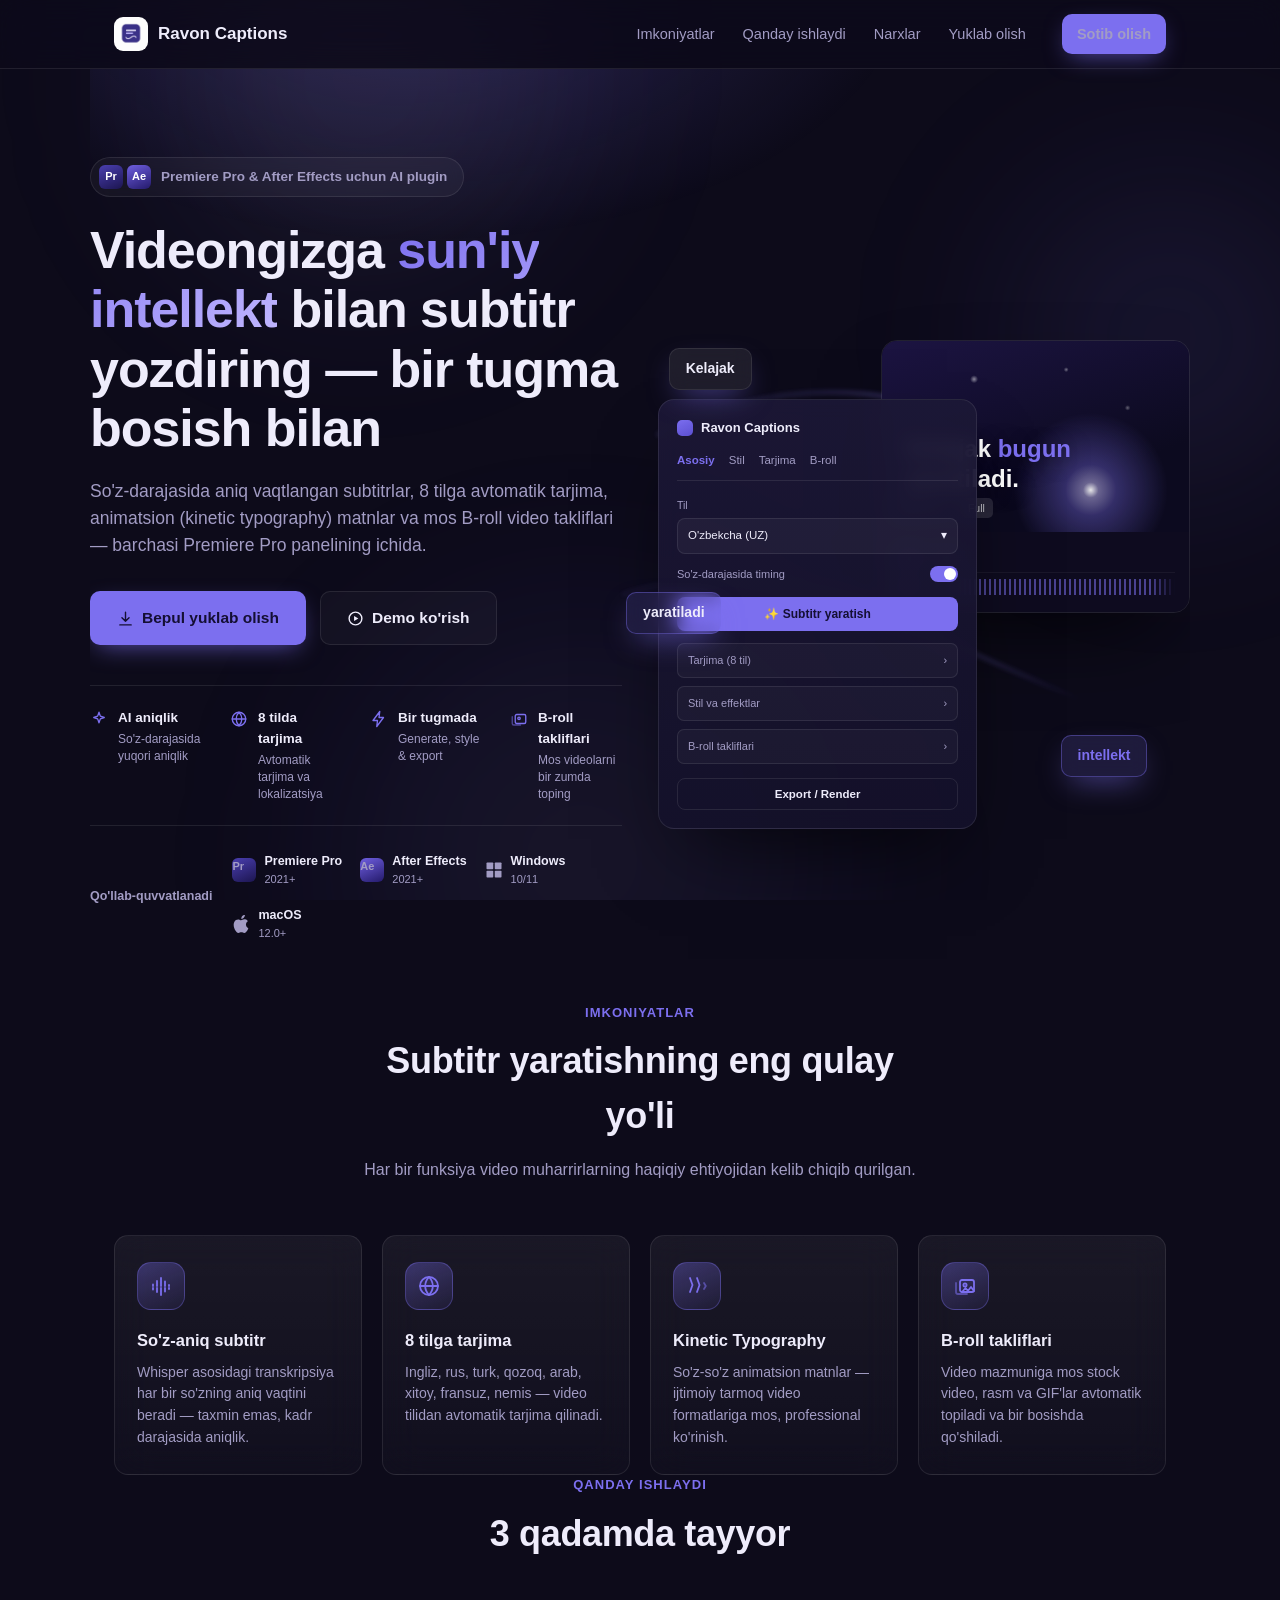
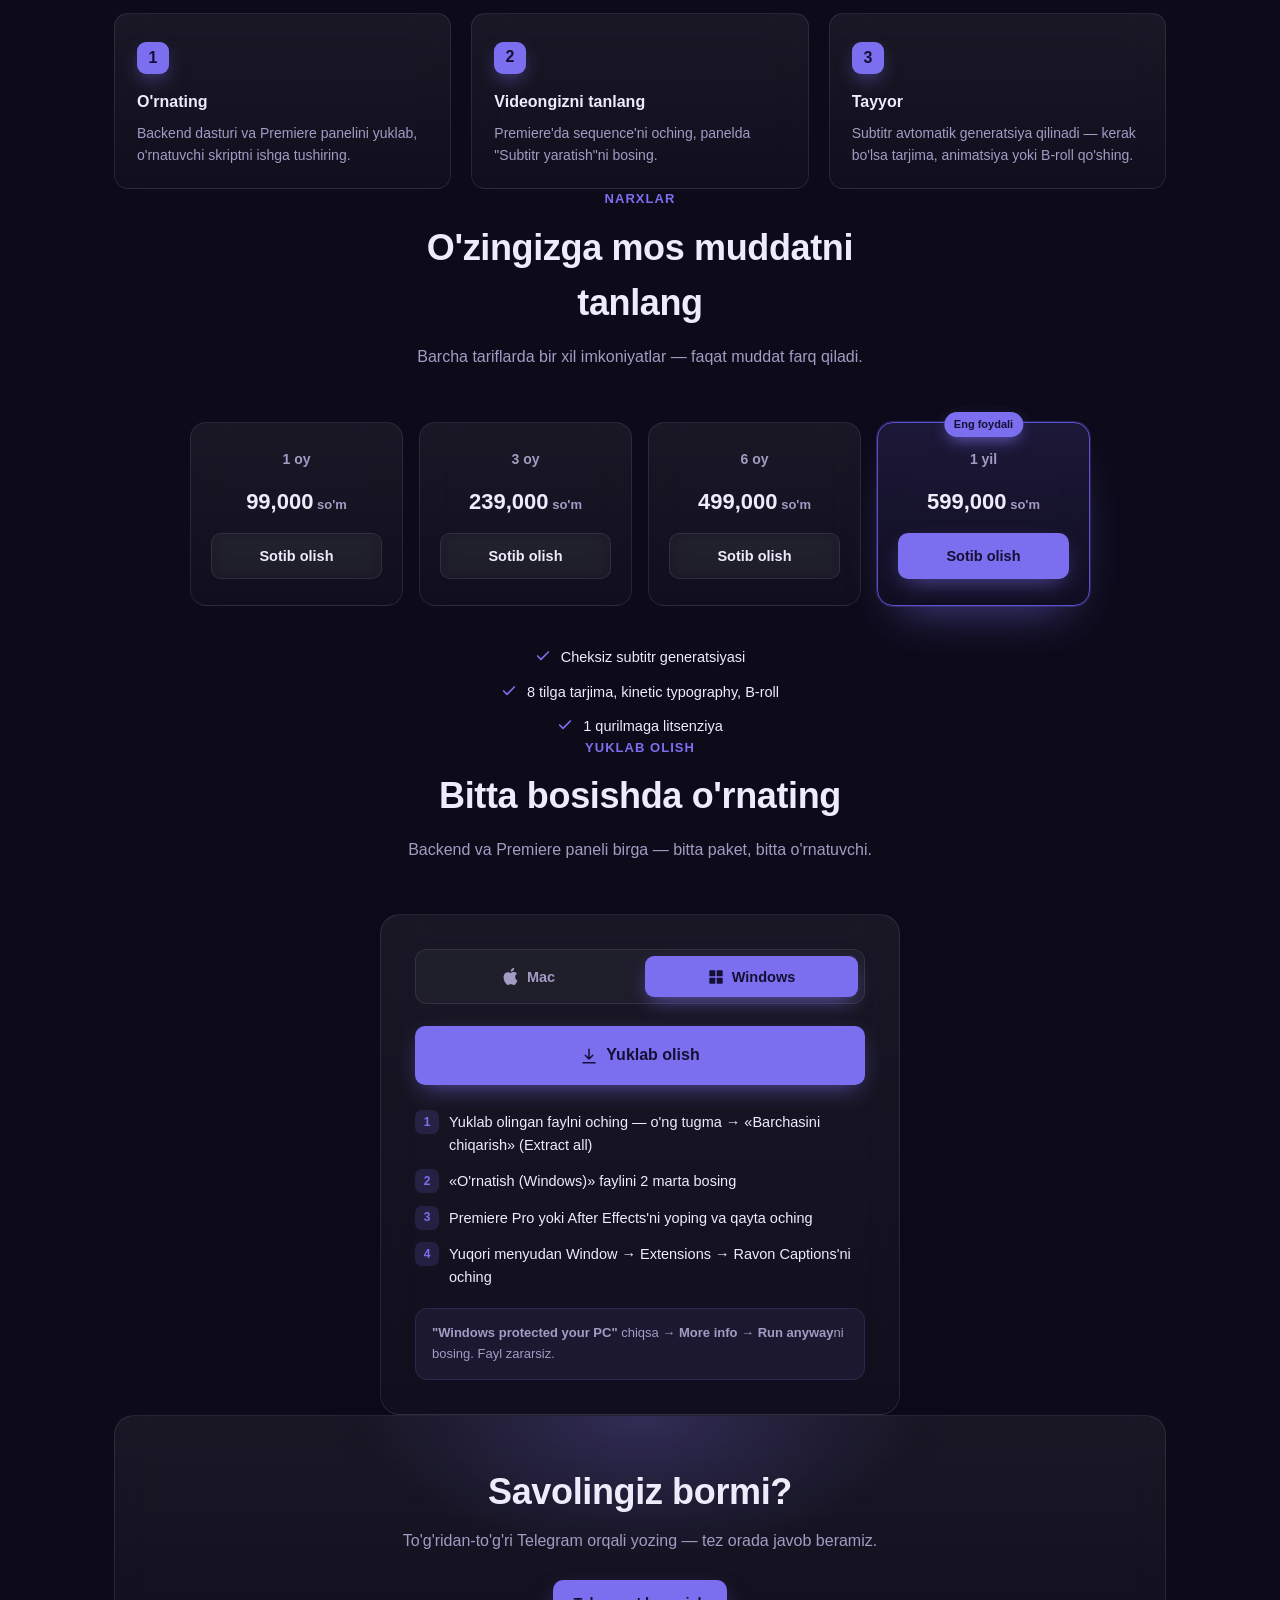
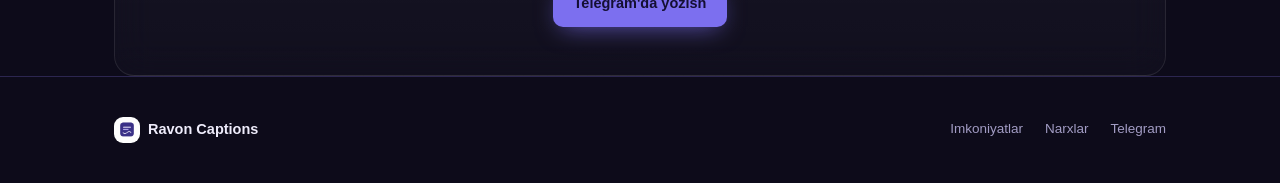
==== commit 38f2e855: "Replace emoji/low-fidelity platform icons with crisp SVG logos Mac and Windows icons in the hero sup" ====
--- a/website/index.html
+++ b/website/index.html
@@ -518,11 +518,11 @@
             <div class="support-item"><span class="app-badge pr">Pr</span><div><strong>Premiere Pro</strong><span>2021+</span></div></div>
             <div class="support-item"><span class="app-badge ae">Ae</span><div><strong>After Effects</strong><span>2021+</span></div></div>
             <div class="support-item">
-              <svg width="20" height="20" viewBox="0 0 24 24" fill="currentColor"><path d="M3 5.5l7.5-1v7H3v-6zm8.5-1.15L21 3v8.5h-9.5v-6.15zM3 12.5h7.5v7l-7.5-1v-6zm8.5 0H21V21l-9.5-1.35V12.5z"/></svg>
+              <svg width="18" height="18" viewBox="0 0 24 24" fill="currentColor"><rect x="2" y="2" width="9" height="9" rx="1"/><rect x="13" y="2" width="9" height="9" rx="1"/><rect x="2" y="13" width="9" height="9" rx="1"/><rect x="13" y="13" width="9" height="9" rx="1"/></svg>
               <div><strong>Windows</strong><span>10/11</span></div>
             </div>
             <div class="support-item">
-              <svg width="20" height="20" viewBox="0 0 24 24" fill="currentColor"><path d="M16.5 1.75c.1 1.15-.35 2.27-1.02 3.08-.7.84-1.85 1.49-2.96 1.4-.13-1.1.4-2.26 1.05-3.02.73-.85 1.98-1.5 2.93-1.46zM20.6 17.1c-.35.8-.77 1.56-1.28 2.28-.7 1-1.42 2-2.56 2.02-1.11.02-1.47-.68-2.74-.68-1.27 0-1.67.66-2.72.7-1.1.04-1.94-1.08-2.65-2.06-1.44-2.03-2.55-5.73-1.06-8.24.74-1.24 2.06-2.03 3.5-2.05 1.08-.02 2.1.73 2.75.73.65 0 1.9-.9 3.2-.77.55.02 2.08.22 3.06 1.66-.08.05-1.83 1.07-1.81 3.19.02 2.54 2.23 3.39 2.26 3.4-.02.06-.35 1.2-.95 2.02z"/></svg>
+              <svg width="18" height="18" viewBox="0 0 24 24" fill="currentColor"><path d="M12.152 6.896c-.948 0-2.415-1.078-3.96-1.04-2.04.027-3.91 1.183-4.961 3.014-2.117 3.675-.546 9.103 1.519 12.09 1.013 1.454 2.208 3.09 3.792 3.039 1.52-.065 2.09-.987 3.935-.987 1.831 0 2.35.987 3.96.948 1.637-.026 2.676-1.48 3.676-2.948 1.156-1.688 1.636-3.325 1.662-3.415-.039-.013-3.182-1.221-3.22-4.857-.026-3.04 2.48-4.494 2.597-4.559-1.429-2.09-3.623-2.324-4.39-2.376-2-.156-3.675 1.09-4.61 1.09zm3.83-3.435c.843-1.012 1.4-2.427 1.245-3.83-1.207.052-2.662.805-3.532 1.818-.78.896-1.454 2.338-1.273 3.714 1.338.104 2.717-.688 3.56-1.701z"/></svg>
               <div><strong>macOS</strong><span>12.0+</span></div>
             </div>
           </div>
@@ -683,8 +683,14 @@
     </div>
     <div class="install-card reveal">
       <div class="platform-toggle">
-        <button type="button" class="ptab" data-platform="mac">🍎 Mac</button>
-        <button type="button" class="ptab ptab-active" data-platform="windows">🪟 Windows</button>
+        <button type="button" class="ptab" data-platform="mac">
+          <svg width="17" height="17" viewBox="0 0 24 24" fill="currentColor"><path d="M12.152 6.896c-.948 0-2.415-1.078-3.96-1.04-2.04.027-3.91 1.183-4.961 3.014-2.117 3.675-.546 9.103 1.519 12.09 1.013 1.454 2.208 3.09 3.792 3.039 1.52-.065 2.09-.987 3.935-.987 1.831 0 2.35.987 3.96.948 1.637-.026 2.676-1.48 3.676-2.948 1.156-1.688 1.636-3.325 1.662-3.415-.039-.013-3.182-1.221-3.22-4.857-.026-3.04 2.48-4.494 2.597-4.559-1.429-2.09-3.623-2.324-4.39-2.376-2-.156-3.675 1.09-4.61 1.09zm3.83-3.435c.843-1.012 1.4-2.427 1.245-3.83-1.207.052-2.662.805-3.532 1.818-.78.896-1.454 2.338-1.273 3.714 1.338.104 2.717-.688 3.56-1.701z"/></svg>
+          Mac
+        </button>
+        <button type="button" class="ptab ptab-active" data-platform="windows">
+          <svg width="16" height="16" viewBox="0 0 24 24" fill="currentColor"><rect x="2" y="2" width="9" height="9" rx="1"/><rect x="13" y="2" width="9" height="9" rx="1"/><rect x="2" y="13" width="9" height="9" rx="1"/><rect x="13" y="13" width="9" height="9" rx="1"/></svg>
+          Windows
+        </button>
       </div>
       <a id="install-btn" class="btn btn-accent install-btn" href="https://aitilmoch.duckdns.org/download/windows">
         <svg width="18" height="18" viewBox="0 0 24 24" fill="none" stroke="currentColor" stroke-width="2"><path d="M12 3v13m0 0l-5-5m5 5l5-5M4 21h16"/></svg>
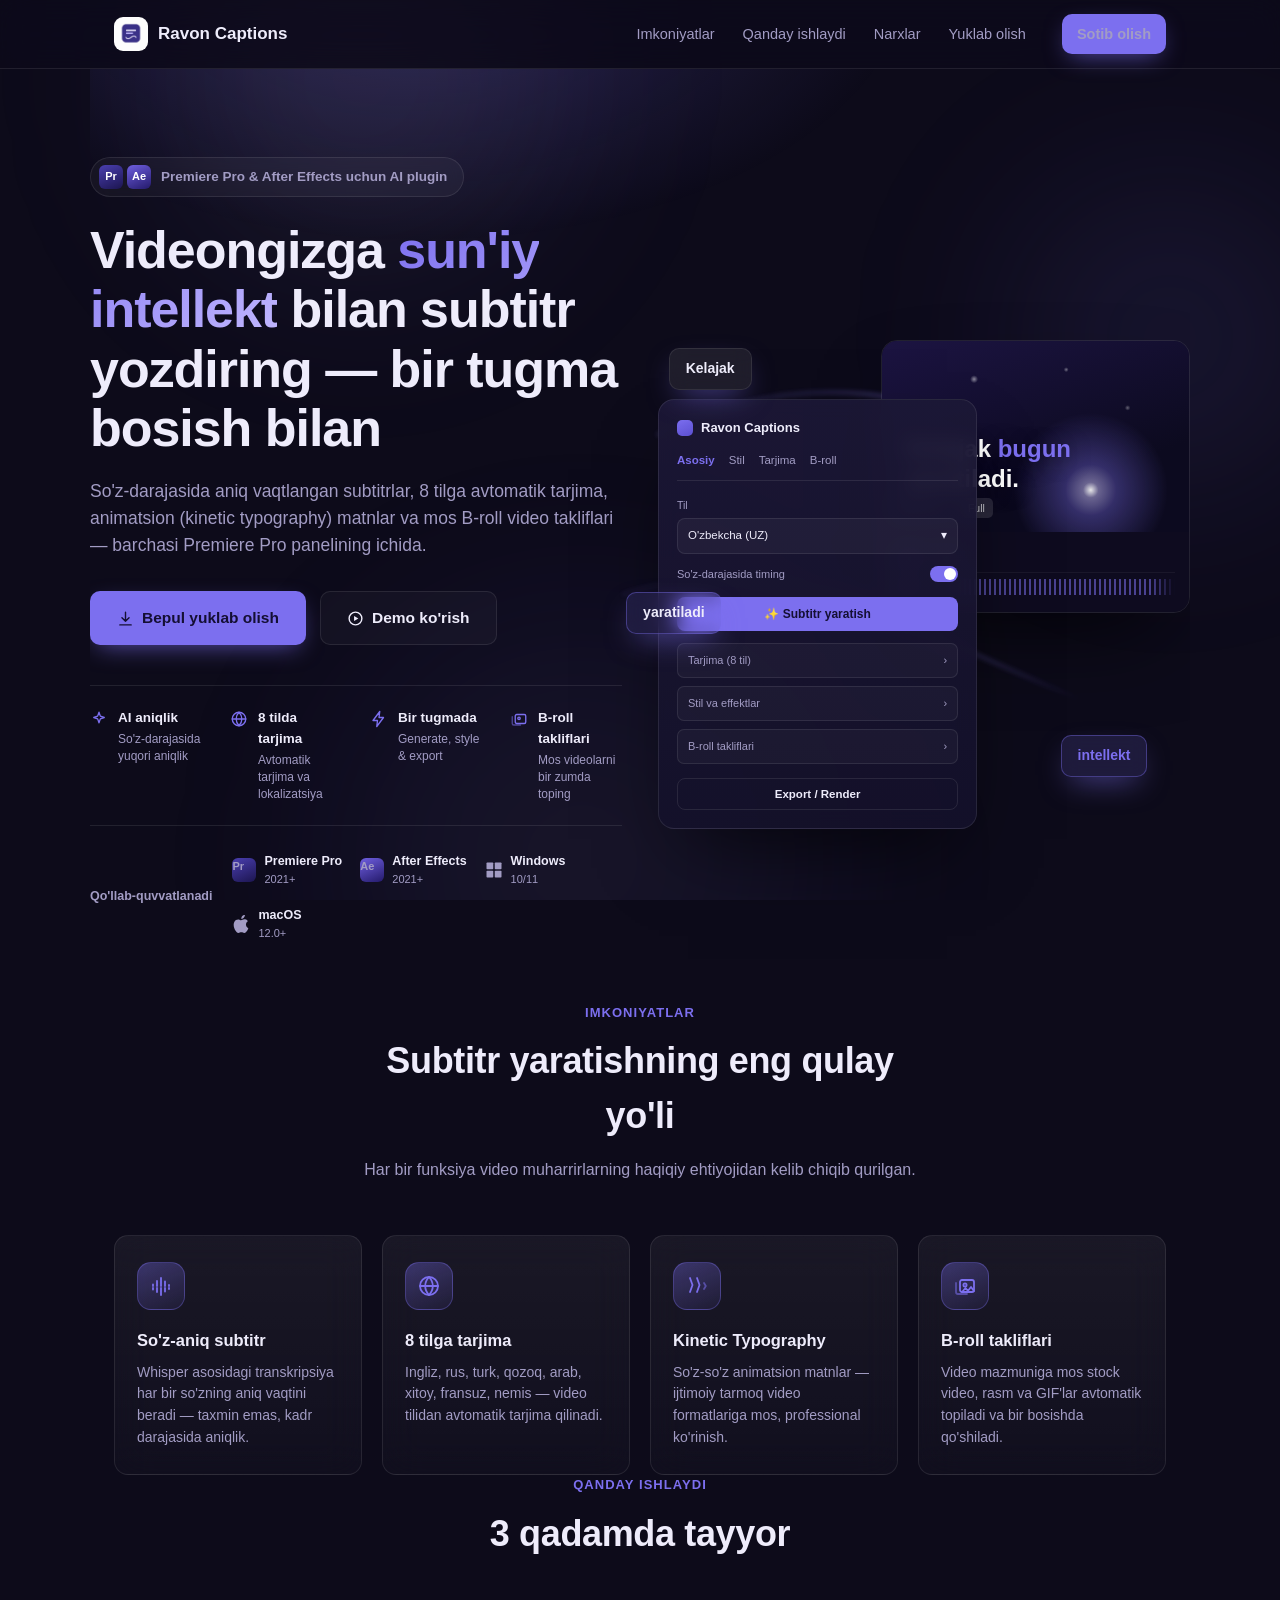
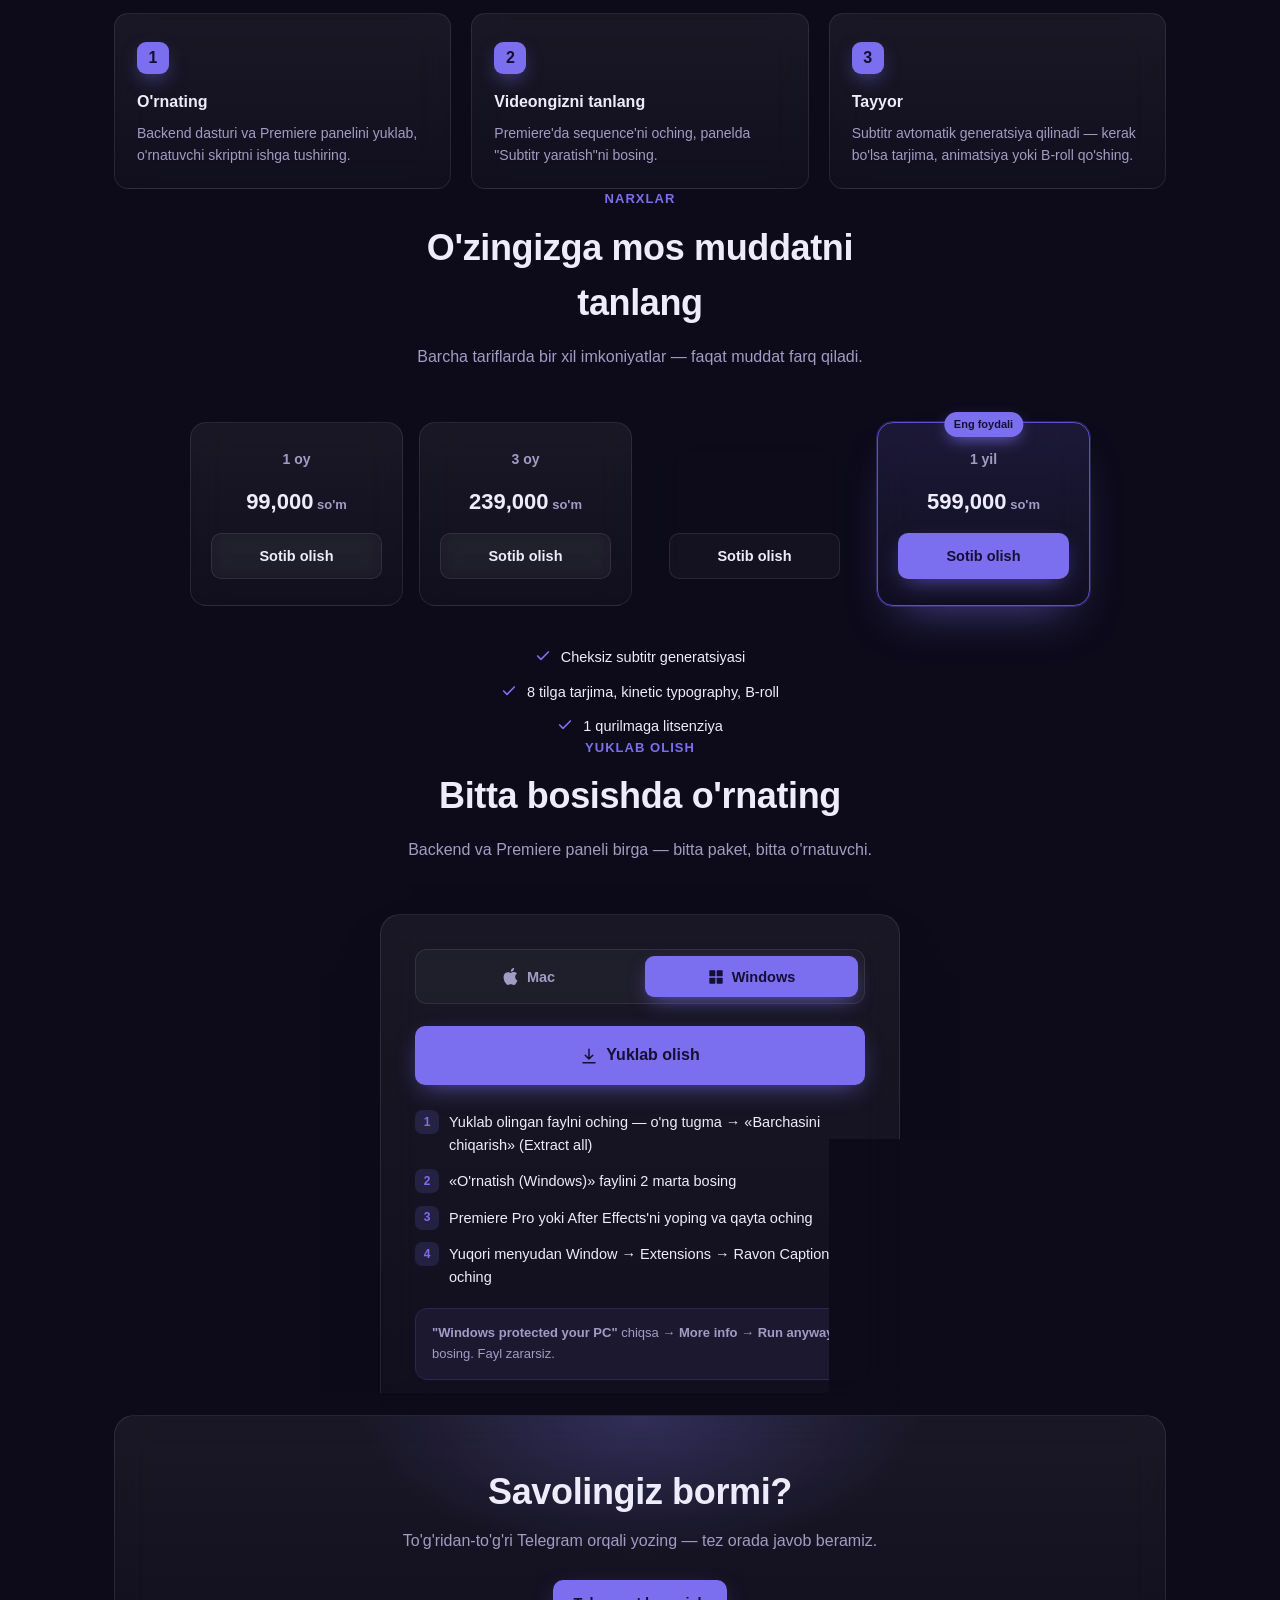
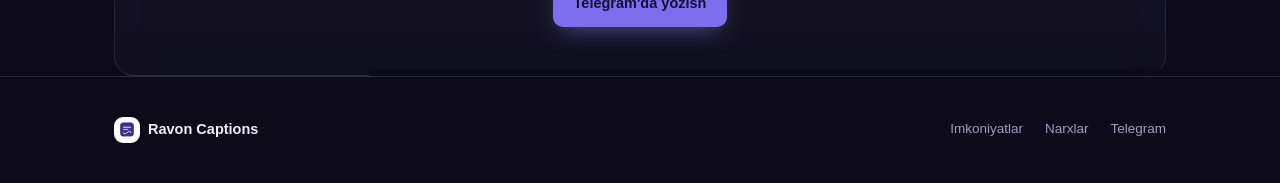
==== commit a2889b0a: "Add mandatory user registration, bot stats view, and Pixabay/portrait B-roll sources Bot now require" ====
--- a/website/index.html
+++ b/website/index.html
@@ -649,23 +649,23 @@
       <div class="ptier reveal">
         <div class="ptier-name">1 oy</div>
         <div class="ptier-price">99,000<span> so'm</span></div>
-        <a href="https://t.me/ravoncaptions_bot" class="btn btn-ghost" target="_blank" rel="noopener">Sotib olish</a>
+        <a href="https://t.me/ravoncaptions_bot?start=1m" class="btn btn-ghost" target="_blank" rel="noopener">Sotib olish</a>
       </div>
       <div class="ptier reveal">
         <div class="ptier-name">3 oy</div>
         <div class="ptier-price">239,000<span> so'm</span></div>
-        <a href="https://t.me/ravoncaptions_bot" class="btn btn-ghost" target="_blank" rel="noopener">Sotib olish</a>
+        <a href="https://t.me/ravoncaptions_bot?start=3m" class="btn btn-ghost" target="_blank" rel="noopener">Sotib olish</a>
       </div>
       <div class="ptier reveal">
         <div class="ptier-name">6 oy</div>
         <div class="ptier-price">499,000<span> so'm</span></div>
-        <a href="https://t.me/ravoncaptions_bot" class="btn btn-ghost" target="_blank" rel="noopener">Sotib olish</a>
+        <a href="https://t.me/ravoncaptions_bot?start=6m" class="btn btn-ghost" target="_blank" rel="noopener">Sotib olish</a>
       </div>
       <div class="ptier ptier-best reveal">
         <div class="ptier-badge">Eng foydali</div>
         <div class="ptier-name">1 yil</div>
         <div class="ptier-price">599,000<span> so'm</span></div>
-        <a href="https://t.me/ravoncaptions_bot" class="btn btn-accent" target="_blank" rel="noopener">Sotib olish</a>
+        <a href="https://t.me/ravoncaptions_bot?start=12m" class="btn btn-accent" target="_blank" rel="noopener">Sotib olish</a>
       </div>
     </div>
     <ul class="plist plist-center">
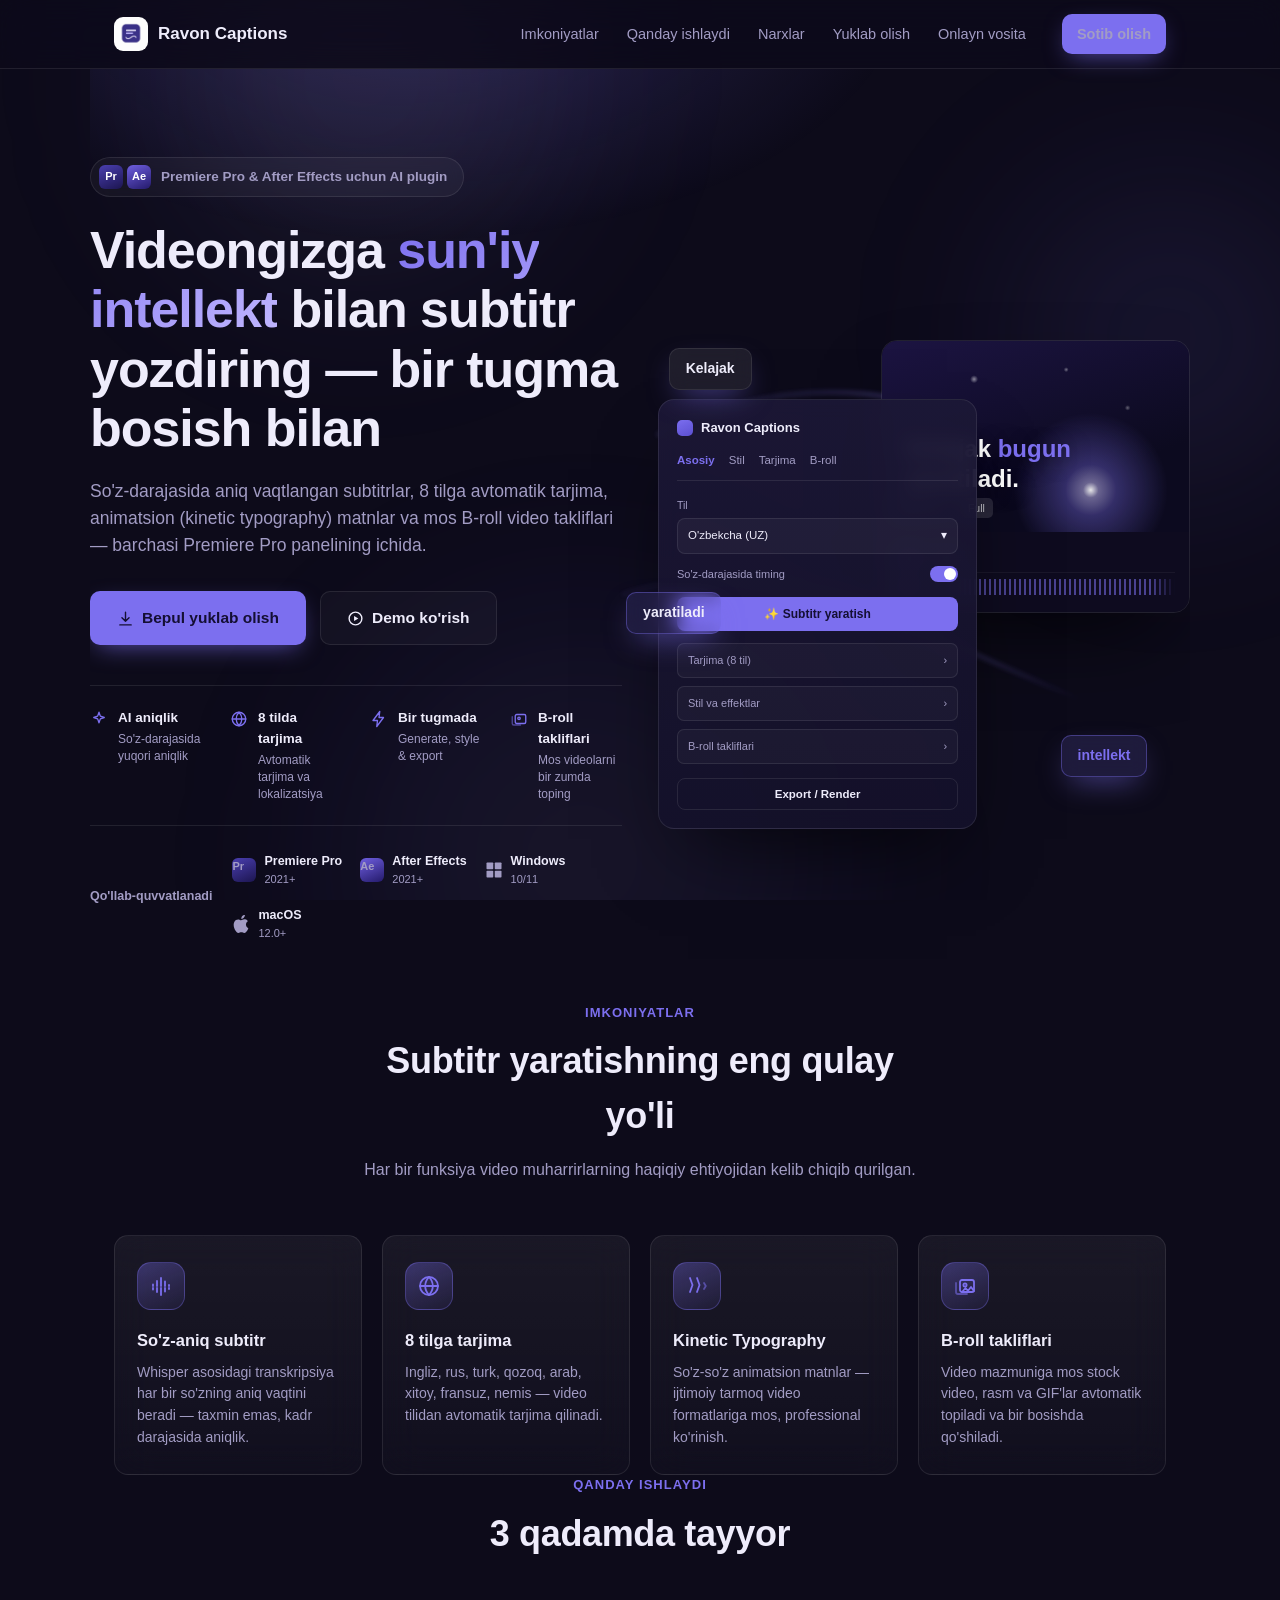
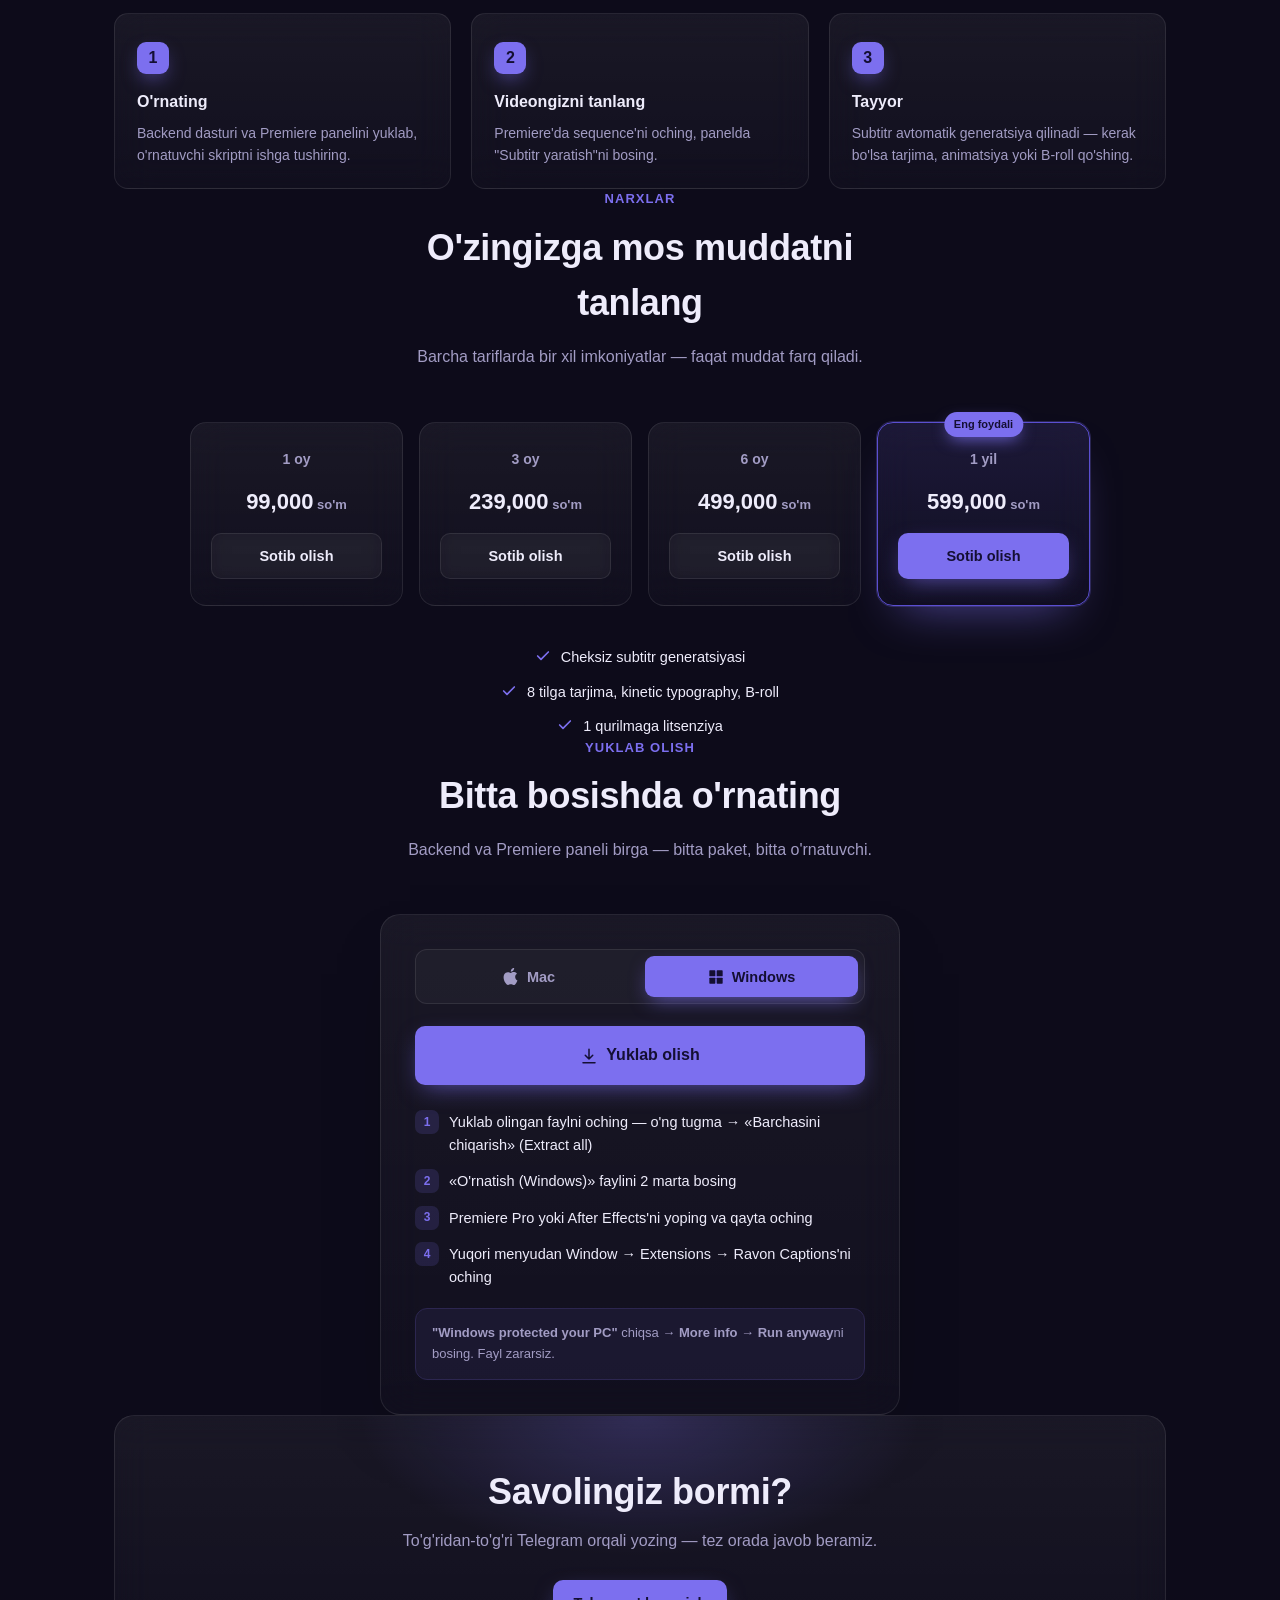
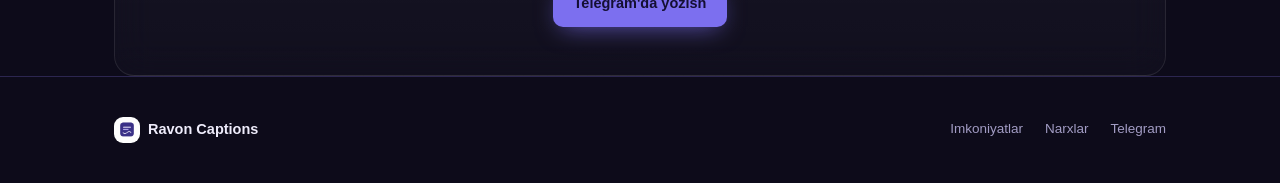
==== commit 55375901: "Add browser-based video caption tool with transcript editor New standalone web feature at website/su" ====
--- a/website/index.html
+++ b/website/index.html
@@ -468,6 +468,7 @@
       <a href="#qanday-ishlaydi">Qanday ishlaydi</a>
       <a href="#narxlar">Narxlar</a>
       <a href="#yuklab-olish">Yuklab olish</a>
+      <a href="subtitr.html">Onlayn vosita</a>
       <a href="https://t.me/ravoncaptions_bot" class="btn btn-accent btn-sm" target="_blank" rel="noopener">Sotib olish</a>
     </div>
   </nav>
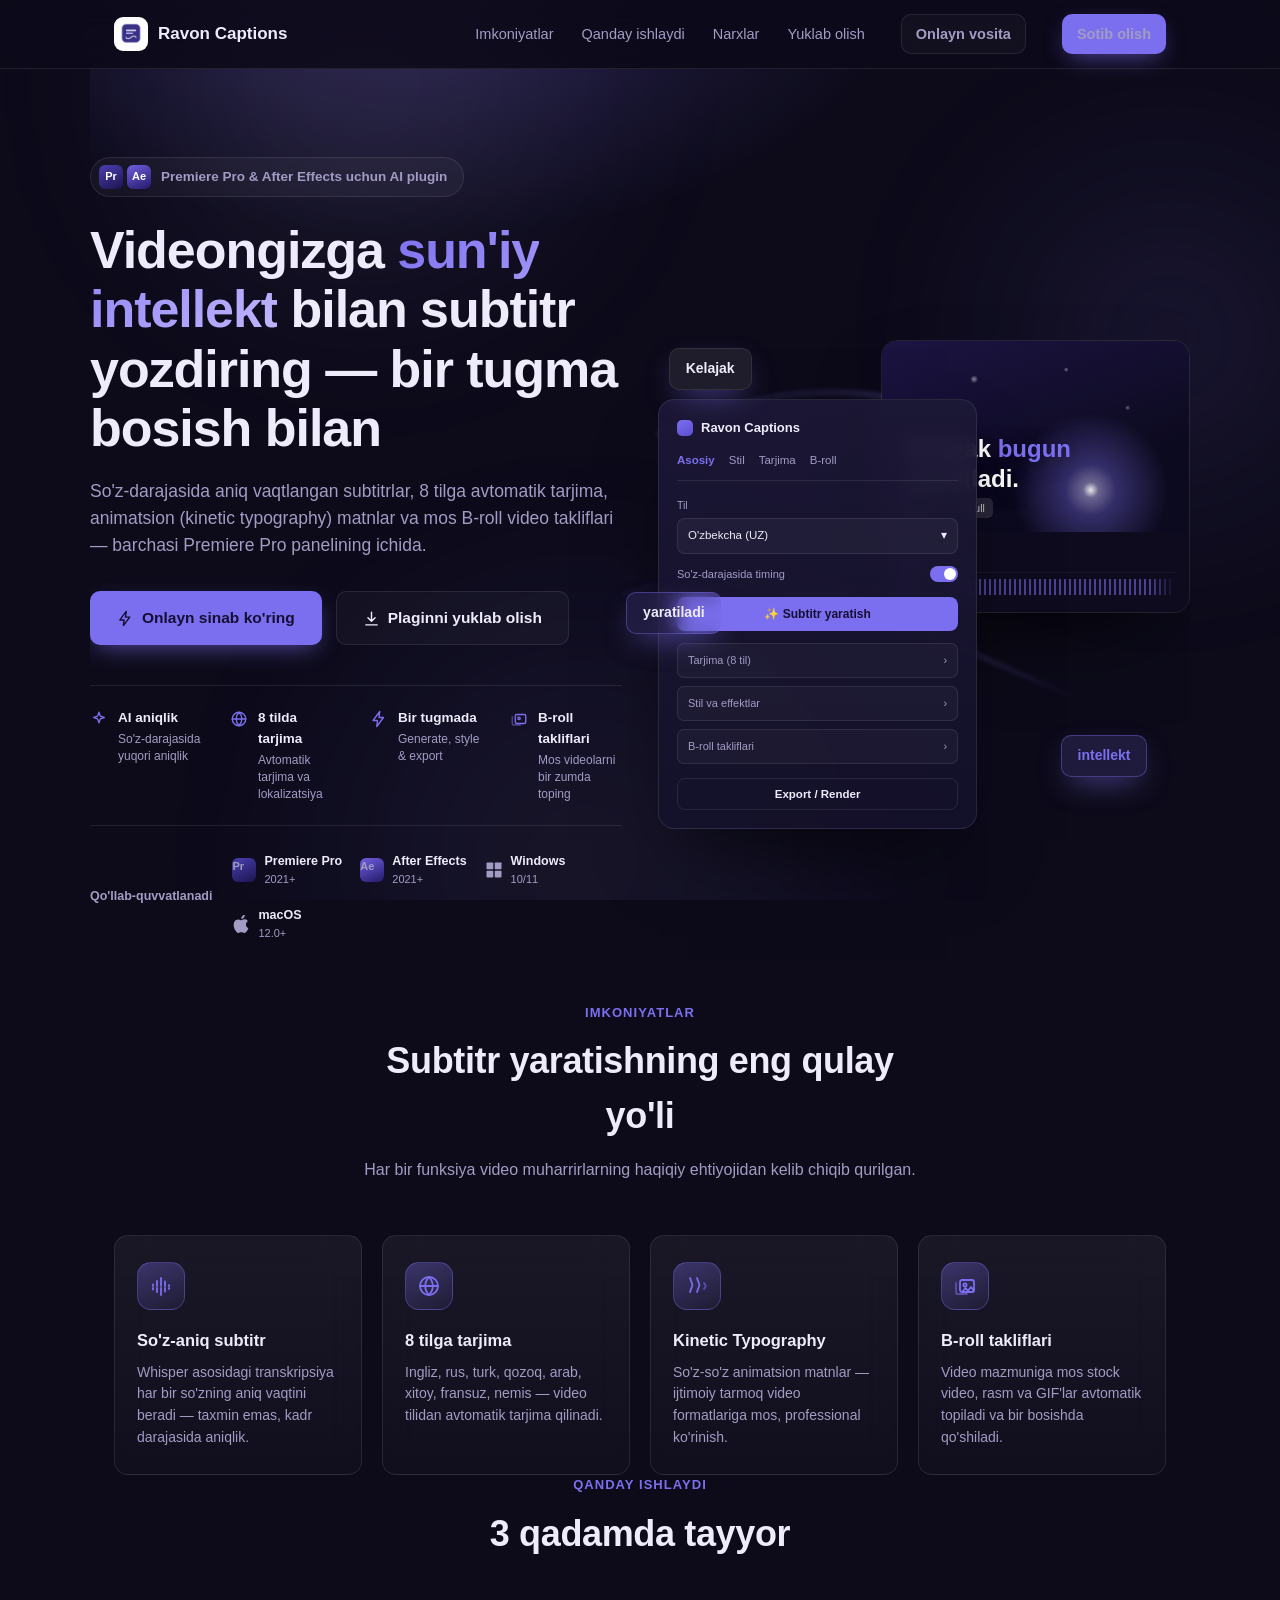
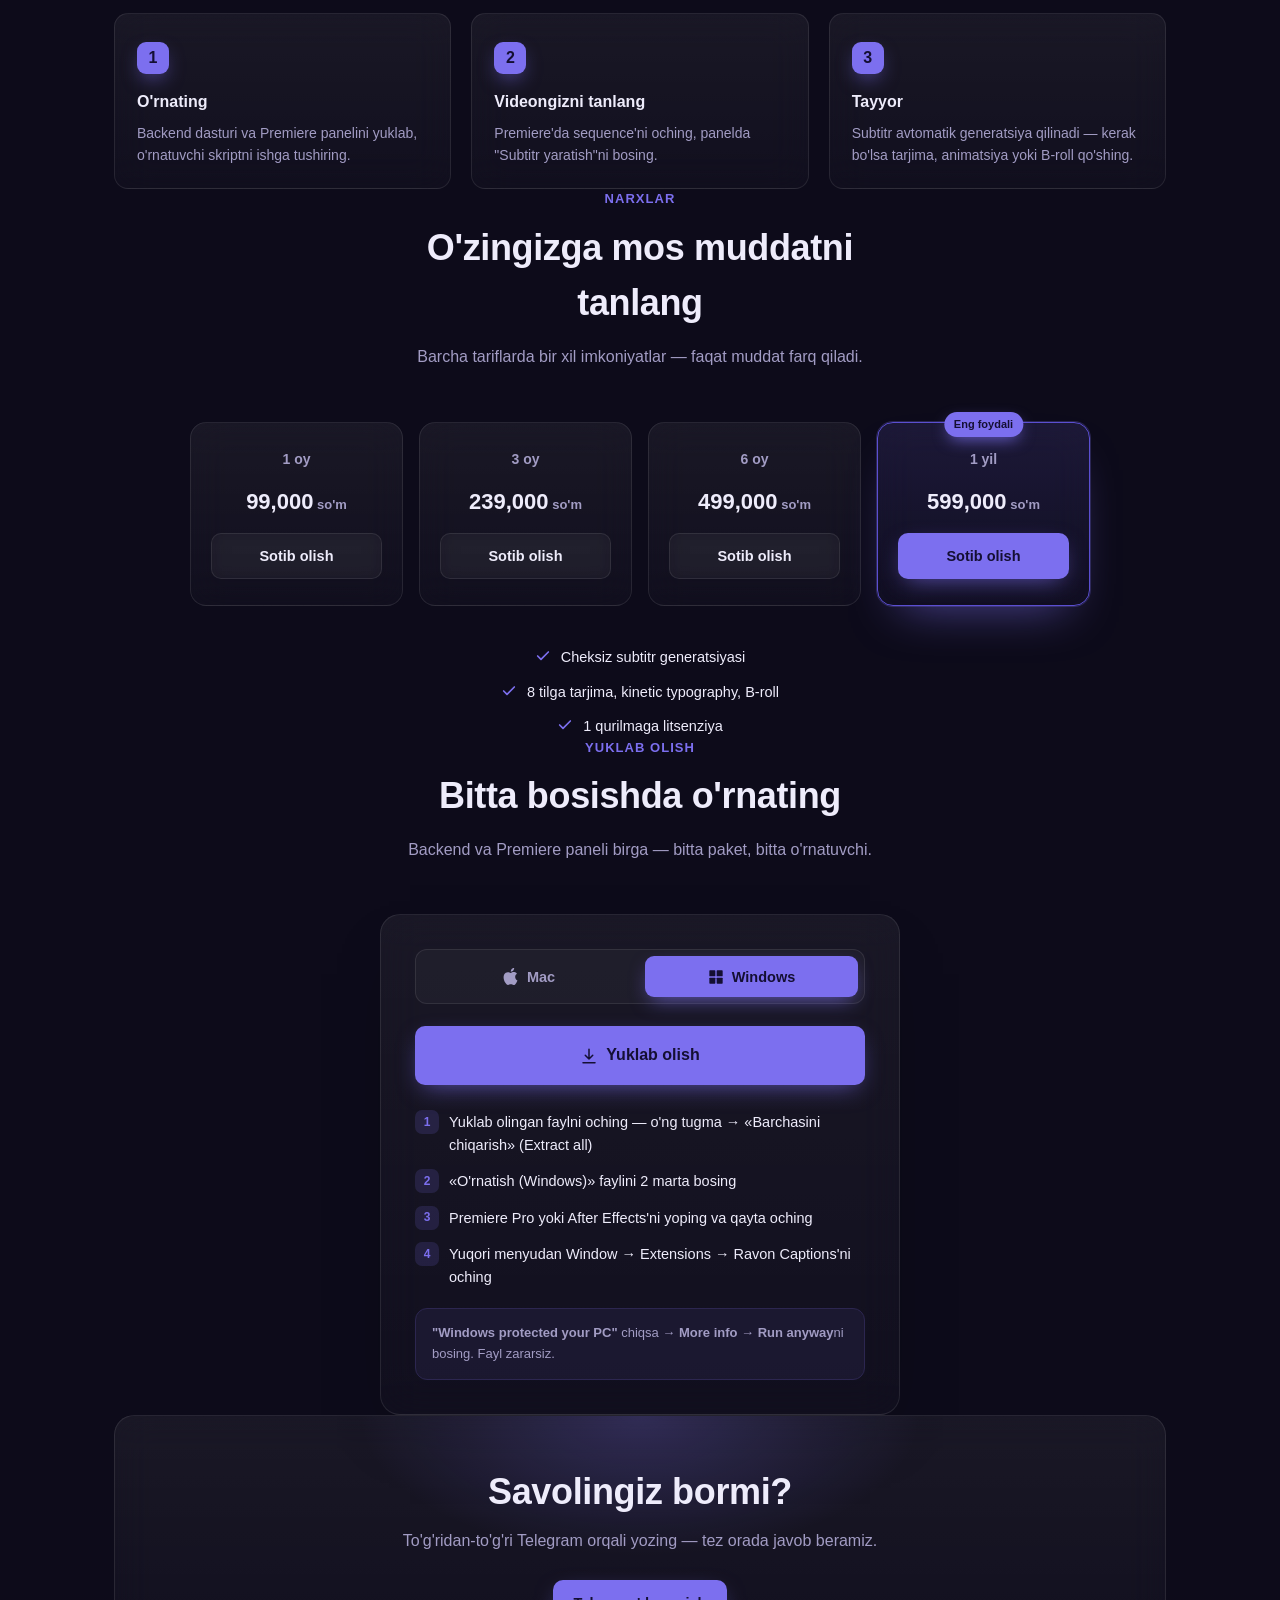
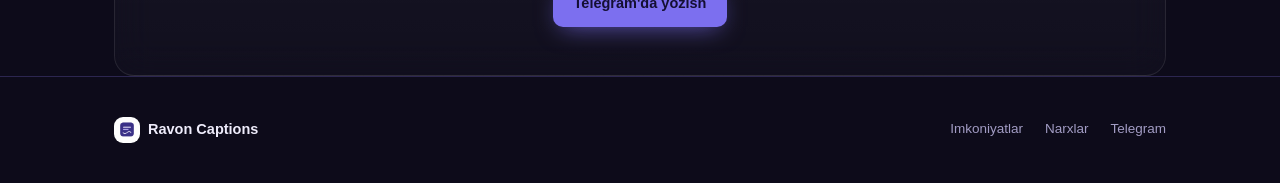
==== commit 85faa838: "Add full display-settings panel to the web caption tool New "Ko'rinish" and "Shrift va rang" panels " ====
--- a/website/index.html
+++ b/website/index.html
@@ -468,7 +468,7 @@
       <a href="#qanday-ishlaydi">Qanday ishlaydi</a>
       <a href="#narxlar">Narxlar</a>
       <a href="#yuklab-olish">Yuklab olish</a>
-      <a href="subtitr.html">Onlayn vosita</a>
+      <a href="subtitr.html" class="btn btn-ghost btn-sm">Onlayn vosita</a>
       <a href="https://t.me/ravoncaptions_bot" class="btn btn-accent btn-sm" target="_blank" rel="noopener">Sotib olish</a>
     </div>
   </nav>
@@ -486,13 +486,13 @@
         <h1>Videongizga <span>sun'iy intellekt</span> bilan subtitr yozdiring — bir tugma bosish bilan</h1>
         <p class="sub">So'z-darajasida aniq vaqtlangan subtitrlar, 8 tilga avtomatik tarjima, animatsion (kinetic typography) matnlar va mos B-roll video takliflari — barchasi Premiere Pro panelining ichida.</p>
         <div class="hero-actions">
-          <a href="#yuklab-olish" class="btn btn-accent">
+          <a href="subtitr.html" class="btn btn-accent">
+            <svg width="17" height="17" viewBox="0 0 24 24" fill="none" stroke="currentColor" stroke-width="2"><path d="M13 2L4 14h6l-1 8 9-12h-6l1-8z"/></svg>
+            Onlayn sinab ko'ring
+          </a>
+          <a href="#yuklab-olish" class="btn btn-ghost">
             <svg width="17" height="17" viewBox="0 0 24 24" fill="none" stroke="currentColor" stroke-width="2"><path d="M12 3v13m0 0l-5-5m5 5l5-5M4 21h16"/></svg>
-            Bepul yuklab olish
-          </a>
-          <a href="#qanday-ishlaydi" class="btn btn-ghost">
-            <svg width="17" height="17" viewBox="0 0 24 24" fill="none" stroke="currentColor" stroke-width="2"><circle cx="12" cy="12" r="9"/><path d="M10 8.5l6 3.5-6 3.5v-7z" fill="currentColor" stroke="none"/></svg>
-            Demo ko'rish
+            Plaginni yuklab olish
           </a>
         </div>
         <div class="hero-strip">
